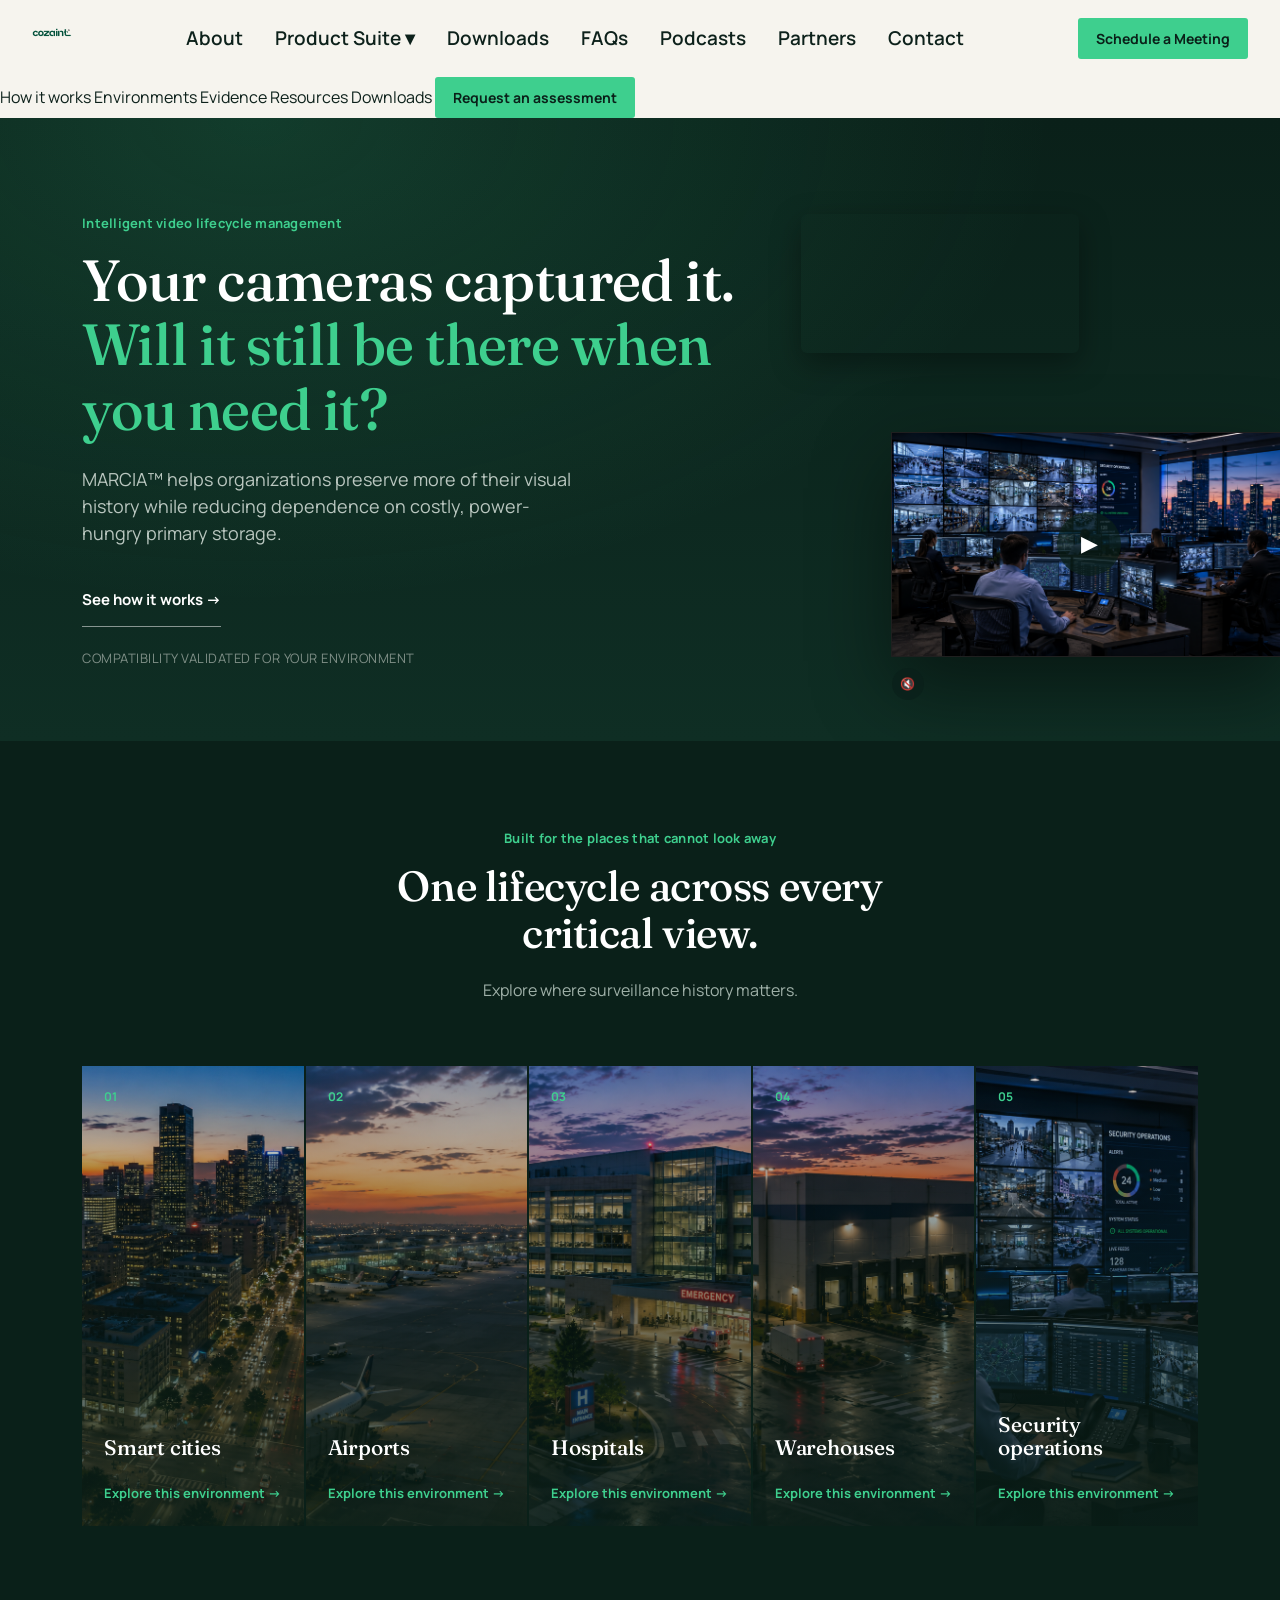
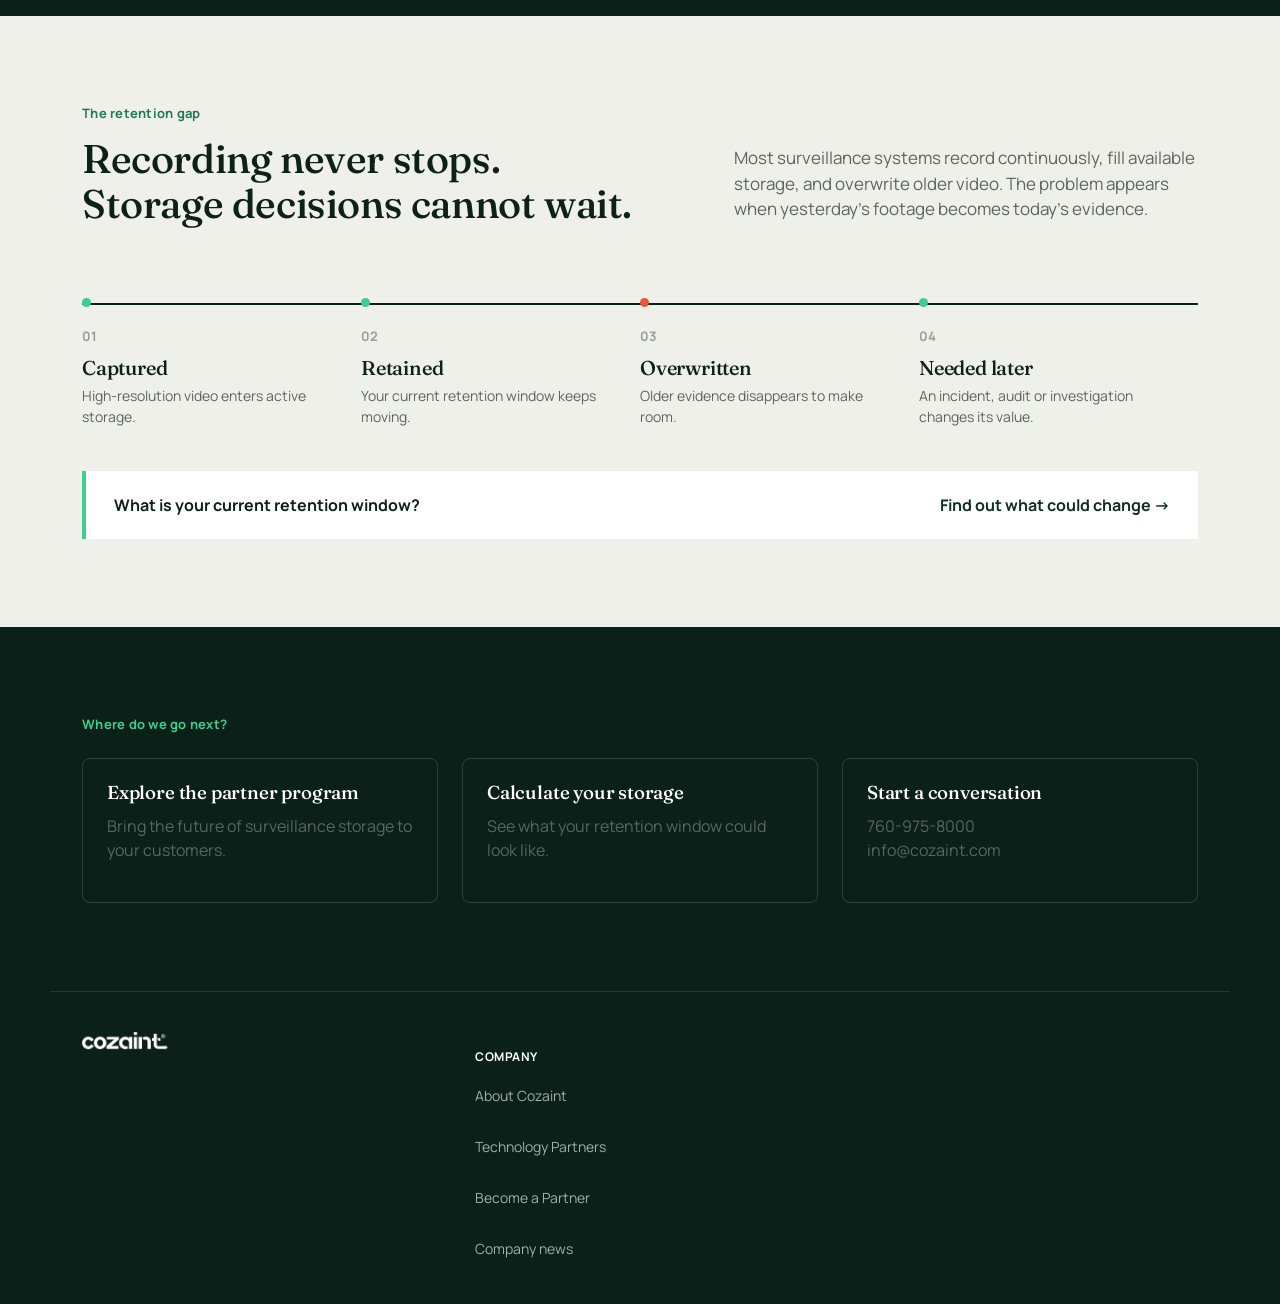
==== index.html @ f49dde7e "Update header and navigation links in index.html" ====
<!DOCTYPE html>
<html lang="en">
<head>
<meta charset="UTF-8">
<meta name="viewport" content="width=device-width, initial-scale=1.0">
<title>MARCIA™ | Intelligent Video Lifecycle Management | Cozaint</title>
<meta name="description" content="MARCIA helps organizations preserve more of their visual history while reducing dependence on costly, power-hungry primary storage.">
<link rel="preconnect" href="https://fonts.googleapis.com">
<link rel="preconnect" href="https://fonts.gstatic.com" crossorigin>
<link href="https://fonts.googleapis.com/css2?family=Manrope:wght@400;500;600;700;800&family=Fraunces:opsz,wght@9..144,400;9..144,500;9..144,600&display=swap" rel="stylesheet">
<link rel="stylesheet" href="styles.css">
</head>
<body>

<div class="header-inner">
    <a href="index.html" class="logo"><img src="assets/cozaint-logo-green.png" alt="Cozaint" style="height: 32px;"></a>
    <nav class="main-nav">
      <a href="https://cozaint.com/about">About</a>
      <div class="nav-dropdown" style="position:relative; display:inline-block;">
        <a href="#">Product Suite ▾</a>
        <div class="nav-dropdown-menu" style="display:none; position:absolute; top:100%; left:0; background:#fff; border:1px solid rgba(0,0,0,0.1); border-radius:6px; box-shadow:0 8px 24px rgba(0,0,0,0.12); min-width:160px; z-index:10; padding:8px 0;">
          <a href="marcia.html" style="display:block; padding:8px 16px; white-space:nowrap;">MARCIA</a>
          <a href="https://cozaint.com/alice1" style="display:block; padding:8px 16px; white-space:nowrap;">ALICE1</a>
          <a href="https://cozaint.com/askalice" style="display:block; padding:8px 16px; white-space:nowrap;">askALICE</a>
          <a href="https://cozaint.com/bobbytower" style="display:block; padding:8px 16px; white-space:nowrap;">BOBBY Tower</a>
          <a href="https://cozaint.com/bobbyw" style="display:block; padding:8px 16px; white-space:nowrap;">BOBBY-W</a>
          <a href="https://cozaint.com/bobbym" style="display:block; padding:8px 16px; white-space:nowrap;">BOBBY-M</a>
        </div>
      </div>
      <a href="https://cozaint.com/downloads">Downloads</a>
      <a href="https://cozaint.com/faq">FAQs</a>
      <a href="https://cozaint.com/podcasts">Podcasts</a>
      <a href="https://cozaint.com/partners">Partners</a>
      <a href="https://cozaint.com/contact">Contact</a>
    </nav>
    <a href="https://cozaint.com/contact" class="btn btn-primary btn-small">Schedule a Meeting</a>
  </div>
      </div>
      <a href="how-it-works.html">How it works</a>
      <a href="environments.html">Environments</a>
      <a href="evidence.html">Evidence</a>
      <a href="resources.html">Resources</a>
      <a href="https://cozaint.com/downloads">Downloads</a>
    </nav>
    <a href="assessment.html" class="btn btn-primary btn-small">Request an assessment</a>
  </div>
</header>

<main>

  <!-- HERO -->
  <section class="hero">
    <div class="hero-bg" aria-hidden="true"></div>
<div class="hero-inner">
<div class="hero-copy">
<p class="eyebrow">Intelligent video lifecycle management</p>
<h1>Your cameras captured it.<br><span class="accent">Will it still be there when you need it?</span></h1>
<p class="hero-sub">MARCIA™ helps organizations preserve more of their visual history while reducing dependence on costly, power-hungry primary storage.</p>
<div class="hero-actions">
<a href="how-it-works.html" class="btn btn-link">See how it works →</a>
</div>
<p class="hero-note">Compatibility validated for your environment</p>
</div>
<div class="hero-media-group">
<div class="hero-logo-badge">
<video class="hero-logo-video" muted playsinline autoplay loop>
<source src="assets/marcia-logo-reveal.mp4" type="video/mp4">
</video>
</div>
<div class="hero-media">
<video class="hero-video" id="heroVideo" muted playsinline poster="assets/env-security-ops.png">
<source src="assets/marcia-hero-video.mp4" type="video/mp4">
</video>
<video class="hero-video" id="heroVideoAlt" muted playsinline style="display:none;">
<source src="assets/marcia-hero-video.mp4" type="video/mp4">
</video>
<button class="hero-play-big" id="heroPlayBig" type="button" aria-label="Play video">▶</button>
<button class="hero-btn hero-mute" id="heroMuteBtn" type="button" aria-label="Unmute video">🔇</button>
</div>
</div>
</div>
  </section>


 <!-- ENVIRONMENTS -->
  <section class="environments" id="environments">
    <div class="section-inner centered">
      <p class="eyebrow eyebrow-light">Built for the places that cannot look away</p>
      <h2 class="on-dark">One lifecycle across every critical view.</h2>
      <p class="environments-sub">Explore where surveillance history matters.</p>
    </div>
    <div class="env-grid">
      <a href="assessment.html" class="env-card" style="background-image:url('assets/env-smart-cities.png')">
        <span class="env-num">01</span>
        <div class="env-text">
          <h3>Smart cities</h3>
          <p>Preserve visual context across distributed public-safety environments.</p>
          <span class="env-link">Explore this environment →</span>
        </div>
      </a>
      <a href="assessment.html" class="env-card" style="background-image:url('assets/env-airports.png')">
        <span class="env-num">02</span>
        <div class="env-text">
          <h3>Airports</h3>
          <p>Retain incident history across terminals, gates, ramps and perimeters.</p>
          <span class="env-link">Explore this environment →</span>
        </div>
      </a>
      <a href="assessment.html" class="env-card" style="background-image:url('assets/env-hospitals.png')">
        <span class="env-num">03</span>
        <div class="env-text">
          <h3>Hospitals</h3>
          <p>Support investigation and review under defined access and retention policies.</p>
          <span class="env-link">Explore this environment →</span>
        </div>
      </a>
      <a href="assessment.html" class="env-card" style="background-image:url('assets/env-warehouses.png')">
        <span class="env-num">04</span>
        <div class="env-text">
          <h3>Warehouses</h3>
          <p>Keep operational visibility across high-volume logistics environments.</p>
          <span class="env-link">Explore this environment →</span>
        </div>
      </a>
      <a href="assessment.html" class="env-card" style="background-image:url('assets/env-security-ops.png')">
        <span class="env-num">05</span>
        <div class="env-text">
          <h3>Security operations</h3>
          <p>Keep operators focused while lifecycle policies work behind the scenes.</p>
          <span class="env-link">Explore this environment →</span>
        </div>
      </a>
    </div>
  </section>

  <!-- RETENTION GAP -->
  <section class="retention-gap" id="why">
    <div class="section-inner">
      <p class="eyebrow eyebrow-dark">The retention gap</p>
      <div class="gap-grid">
        <h2>Recording never stops.<br>Storage decisions cannot wait.</h2>
        <p class="gap-intro">Most surveillance systems record continuously, fill available storage, and overwrite older video. The problem appears when yesterday's footage becomes today's evidence.</p>
      </div>
      <ol class="timeline">
        <li class="timeline-step">
          <span class="timeline-dot"></span>
          <span class="timeline-num">01</span>
          <h3>Captured</h3>
          <p>High-resolution video enters active storage.</p>
        </li>
        <li class="timeline-step">
          <span class="timeline-dot"></span>
          <span class="timeline-num">02</span>
          <h3>Retained</h3>
          <p>Your current retention window keeps moving.</p>
        </li>
        <li class="timeline-step timeline-step-alert">
          <span class="timeline-dot timeline-dot-alert"></span>
          <span class="timeline-num">03</span>
          <h3>Overwritten</h3>
          <p>Older evidence disappears to make room.</p>
        </li>
        <li class="timeline-step">
          <span class="timeline-dot"></span>
          <span class="timeline-num">04</span>
          <h3>Needed later</h3>
          <p>An incident, audit or investigation changes its value.</p>
        </li>
      </ol>
      <div class="callout-bar">
        <p>What is your current retention window?</p>
        <a href="assessment.html">Find out what could change →</a>
      </div>
    </div>
  </section>

</main>

<!-- CONTACT / FOOTER -->
<footer class="site-footer">
  <div class="section-inner">
    <p class="eyebrow eyebrow-light">Where do we go next?</p>
    <div class="next-steps-grid" style="display:grid; grid-template-columns:repeat(auto-fit, minmax(220px, 1fr)); gap:24px; margin-top: 24px;">
      <a href="assessment.html" class="next-step-card" style="display:block; padding:24px; border:1px solid rgba(255,255,255,0.15); border-radius:8px; text-decoration:none; color:inherit;">
        <h3 class="on-dark">Explore the partner program</h3>
        <p>Bring the future of surveillance storage to your customers.</p>
      </a>
      <a href="assessment.html" class="next-step-card" style="display:block; padding:24px; border:1px solid rgba(255,255,255,0.15); border-radius:8px; text-decoration:none; color:inherit;">
        <h3 class="on-dark">Calculate your storage</h3>
        <p>See what your retention window could look like.</p>
      </a>
      <div class="next-step-card" style="display:block; padding:24px; border:1px solid rgba(255,255,255,0.15); border-radius:8px;">
        <h3 class="on-dark">Start a conversation</h3>
        <p><a href="tel:7609758000">760-975-8000</a><br><a href="mailto:info@cozaint.com">info@cozaint.com</a></p>
      </div>
    </div>
  </div>

  <div class="footer-bottom section-inner">
   <a href="#top" class="logo logo-footer"><img src="assets/cozaint-logo-white.png" alt="Cozaint" style="height: 28px;"></a>
    <div class="footer-cols">
      <div>
        <h4>Company</h4>
        <div style="display:flex; gap:20px; flex-wrap:wrap;">
         <a href="https://cozaint.com/about">About Cozaint</a>
          <a href="#">Technology Partners</a>
          <a href="https://cozaint.com/partners">Become a Partner</a>
          <a href="#">Company news</a>
        </div>
      </div>
    </div>
  </div>
</footer>

<script src="script.js"></script>
</body>
</html>
---- styles.css ----
/* ============================================
   MARCIA / Cozaint — tokens
   ============================================ */
:root {
  --ink: #0d211b;
  --forest: #0f2e24;
  --forest-deep: #0a2019;
  --mint: #3ecf8e;
  --mint-soft: #dcf3e6;
  --paper: #f6f4ee;
  --paper-deep: #eef0e9;
  --white: #ffffff;
  --grey-600: #5b6660;
  --grey-400: #93a19a;
  --line: #d8ddd4;
  --red: #e2593f;

  --font-display: "Fraunces", Georgia, serif;
  --font-body: "Manrope", -apple-system, BlinkMacSystemFont, "Segoe UI", sans-serif;

  --max: 1180px;
}

* { box-sizing: border-box; }
html { scroll-behavior: smooth; }
body {
  margin: 0;
  font-family: var(--font-body);
  color: var(--ink);
  background: var(--paper);
  line-height: 1.5;
  -webkit-font-smoothing: antialiased;
}
img { max-width: 100%; display: block; }
a { color: inherit; text-decoration: none; }
h1, h2, h3 {
  font-family: var(--font-display);
  font-weight: 500;
  margin: 0 0 0.5em;
  line-height: 1.12;
  letter-spacing: -0.01em;
}
p { margin: 0 0 1em; color: var(--grey-600); }
ul, ol { margin: 0; padding: 0; list-style: none; }
:focus-visible { outline: 2px solid var(--mint); outline-offset: 3px; }

@media (prefers-reduced-motion: reduce) {
  * { animation-duration: 0.001ms !important; transition-duration: 0.001ms !important; }
}

.section-inner {
  max-width: var(--max);
  margin: 0 auto;
  padding: 88px 32px;
}
.centered { text-align: center; }
.on-dark { color: var(--white); }

.eyebrow {
  font-family: var(--font-body);
  font-size: 13px;
  font-weight: 700;
  letter-spacing: 0.02em;
  color: var(--mint);
  margin: 0 0 14px;
}
.eyebrow-dark { color: #1f7a52; }
.eyebrow-light { color: var(--mint); }

/* ============================================
   Buttons
   ============================================ */
.btn {
  display: inline-flex;
  align-items: center;
  gap: 8px;
  font-family: var(--font-body);
  font-weight: 700;
  font-size: 15px;
  padding: 14px 26px;
  border-radius: 3px;
  border: none;
  cursor: pointer;
  transition: transform 0.15s ease, background 0.15s ease;
}
.btn:hover { transform: translateY(-1px); }
.btn-primary { background: var(--mint); color: var(--forest-deep); }
.btn-primary:hover { background: #34bb7c; }
.btn-secondary { background: var(--white); color: var(--forest); border: 1px solid var(--line); }
.btn-secondary:hover { background: var(--mint-soft); }
.btn-small { padding: 10px 18px; font-size: 14px; }
.btn-full { width: 100%; justify-content: center; }
.btn-link { background: none; padding: 14px 0; color: var(--ink); border-bottom: 1px solid var(--ink); border-radius: 0; }
.text-link { font-weight: 700; color: var(--forest); border-bottom: 1px solid currentColor; padding-bottom: 2px; }

/* ============================================
   Header
   ============================================ */
.site-header {
  position: sticky;
  top: 0;
  z-index: 50;
  background: rgba(246, 244, 238, 0.92);
  backdrop-filter: blur(10px);
  border-bottom: 1px solid var(--line);
}
.header-inner {
  max-width: none;
  margin: 0 auto;
  padding: 18px 32px;
  display: flex;
  align-items: center;
  justify-content: space-between;
  gap: 32px;
}
.logo {
  font-family: var(--font-body);
  font-weight: 800;
  font-size: 20px;
  color: var(--forest);
  letter-spacing: -0.01em;
}
.logo-dot { color: var(--mint); }
.main-nav { display: flex; gap: 32px; flex: 1; justify-content: center; }
.main-nav a { font-size: 19px; font-weight: 600; color: var(--ink); white-space: nowrap; }
.main-nav a:hover { color: var(--forest); }

/* ============================================
   Hero
   ============================================ */
.hero { position: relative; background: var(--forest-deep); overflow: hidden; }
.hero-bg {
  position: absolute; inset: 0;
  background:
    radial-gradient(ellipse at 20% 0%, rgba(62,207,142,0.16), transparent 55%),
    linear-gradient(180deg, #0a2019 0%, #0f2e24 100%);
}
.hero-inner {
  position: relative;
  max-width: var(--max);
  margin: 0 auto;
  padding: 96px 32px 60px;
  display: grid;
  grid-template-columns: minmax(0, 1.25fr) minmax(0, 0.75fr);
  gap: 56px;
  align-items: start;
}
.hero-copy .eyebrow { white-space: nowrap; }
.hero-copy { min-width: 0; }
.hero-copy h1 {
  color: var(--white);
  font-size: clamp(38px, 4.6vw, 58px);
  margin-bottom: 24px;
}
.hero-copy h1 .accent { color: var(--mint); }
.hero-sub { color: #b9c6bf; font-size: 18px; max-width: 46ch; }
.hero-actions { display: flex; align-items: center; gap: 28px; margin: 28px 0 22px; flex-wrap: wrap; }
.hero-actions .btn-link { color: var(--white); border-color: rgba(255,255,255,0.5); }
.hero-note { font-size: 13px; color: #7f8f87; text-transform: uppercase; letter-spacing: 0.04em; }
.hero-media-group { display: flex; flex-direction: column; gap: 24px; min-width: 0; }
.hero-logo-badge {
  width: 70%;
  border-radius: 6px;
  overflow: hidden;
  box-shadow: 0 10px 30px rgba(0,0,0,0.35);
}
.hero-logo-video { width: 100%; display: block; }
.hero-media {
  position: relative;
   width: min(560px, 100%);
  margin: 55px 0 0 clamp(0px, 8vw, 90px);
  border: 1px solid rgba(255,255,255,0.12);
  box-shadow: 0 30px 80px rgba(0,0,0,0.45);
  aspect-ratio: 16/9;
  background: #000;
}
.hero-video { width: 100%; height: 100%; object-fit: cover; display: block; }
.hero-play-big {
  position: absolute;
  top: 50%; left: 50%;
  transform: translate(-50%, -50%);
  width: 64px; height: 64px;
  border-radius: 50%;
  border: none;
  background: rgba(10,32,25,0.7);
  color: var(--white);
  font-size: 22px;
  cursor: pointer;
  display: flex;
  align-items: center;
  justify-content: center;
  z-index: 3;
}
.hero-play-big:hover { background: rgba(10,32,25,0.9); }
.hero-play-big.is-playing { opacity: 0; pointer-events: none; }
.hero-btn {
  width: 32px; height: 32px;
  border-radius: 50%;
  border: none;
  background: rgba(10,32,25,0.7);
  color: var(--white);
  font-size: 12px;
  cursor: pointer;
  display: flex;
  align-items: center;
  justify-content: center;
}
.hero-btn:hover { background: rgba(10,32,25,0.9); }
.hero-mute {
  position: absolute;
  bottom: -44px; left: 0;
  z-index: 3;
}
/* ============================================
   Retention gap
   ============================================ */
.retention-gap { background: var(--paper-deep); }
.gap-grid { display: grid; grid-template-columns: 1.3fr 1fr; gap: 48px; align-items: start; margin-bottom: 56px; }
.gap-grid h2 { font-size: clamp(28px, 3.4vw, 40px); }
.gap-intro { font-size: 17px; padding-top: 8px; }

.timeline {
  display: grid;
  grid-template-columns: repeat(4, 1fr);
  gap: 0;
  border-top: 2px solid var(--ink);
  padding-top: 22px;
}
.timeline-step { position: relative; padding-right: 24px; }
.timeline-dot {
  position: absolute; top: -29px; left: 0;
  width: 9px; height: 9px; border-radius: 50%;
  background: var(--mint);
}
.timeline-dot-alert { background: var(--red); }
.timeline-num { font-size: 13px; font-weight: 700; color: var(--grey-400); display: block; margin-bottom: 10px; }
.timeline-step h3 { font-size: 20px; margin-bottom: 6px; }
.timeline-step p { font-size: 14px; margin: 0; }

.callout-bar {
  margin-top: 44px;
  background: var(--white);
  border-left: 4px solid var(--mint);
  padding: 22px 28px;
  display: flex;
  align-items: center;
  justify-content: space-between;
  gap: 20px;
  flex-wrap: wrap;
}
.callout-bar p { margin: 0; font-weight: 700; color: var(--ink); font-size: 16px; }
.callout-bar a { font-weight: 700; color: var(--forest); white-space: nowrap; }

/* ============================================
   Five benefits
   ============================================ */
.benefits-lede { max-width: 62ch; margin: 0 auto 44px; text-align: center; font-size: 18px; color: var(--ink); }
.benefits-row { display: grid; grid-template-columns: repeat(5, 1fr); gap: 1px; background: var(--line); }
.benefit-card { background: var(--paper-deep); padding: 30px 22px; }
.benefit-num { font-size: 13px; font-weight: 700; color: #1f7a52; display: inline-flex; align-items: center; justify-content: center; width: 26px; height: 26px; border-radius: 50%; background: var(--mint-soft); margin-bottom: 18px; }
.benefit-card h3 { font-size: 18px; margin-bottom: 8px; }
.benefit-card p { font-size: 14px; margin: 0; }

/* ============================================
   How it works
   ============================================ */
.how-it-works { background: var(--forest); }
.how-inner { display: grid; grid-template-columns: 0.85fr 1.15fr; gap: 56px; align-items: center; }
.how-copy h2 { color: var(--white); font-size: clamp(28px, 3.4vw, 38px); }
.how-copy p { color: #b9c6bf; font-size: 16px; }
.how-copy .text-link { color: var(--mint); }

.how-stages { display: flex; align-items: stretch; gap: 12px; }
.stage-card {
  background: var(--paper);
  border-radius: 4px;
  padding: 26px 20px;
  flex: 1;
  min-width: 0;
}
.stage-num { display: block; text-align: right; font-size: 12px; color: var(--grey-400); font-weight: 700; }
.stage-icon-disks { display: flex; flex-direction: column; gap: 6px; margin: 18px 0 22px; }
.stage-icon-disks span { display: block; height: 14px; border-radius: 40px; background: var(--forest); }
.stage-icon-disks span:nth-child(2) { opacity: 0.7; }
.stage-icon-disks span:nth-child(3) { opacity: 0.45; }
.stage-icon-img { width: 64px; margin: 14px 0 22px; border-radius: 3px; }
.stage-icon-frame {
  margin: 14px 0 22px;
  border: 2px solid var(--forest);
  background: var(--paper-deep);
  aspect-ratio: 1;
  display: flex;
  align-items: center;
  justify-content: center;
  text-align: center;
  font-size: 11px;
  font-weight: 700;
  letter-spacing: 0.03em;
  color: var(--forest);
}
.stage-label { font-size: 11px; font-weight: 700; letter-spacing: 0.03em; color: var(--grey-400); margin-bottom: 6px; text-transform: uppercase; }
.stage-card h3 { font-size: 19px; margin-bottom: 8px; }
.stage-card p { font-size: 13px; margin: 0; }
.stage-arrow { color: var(--mint); font-size: 20px; align-self: center; }

/* ============================================
   Partners
   ============================================ */
.partners h2 { font-size: clamp(28px, 3.4vw, 38px); }
.partners-sub { max-width: 58ch; margin: 0 auto 40px; font-size: 16px; }
.partner-row { display: grid; grid-template-columns: repeat(4, 1fr); gap: 20px; margin-bottom: 28px; }
.partner-slot {
  border: 1px dashed var(--grey-400);
  border-radius: 4px;
  padding: 26px 12px;
  display: flex;
  flex-direction: column;
  align-items: center;
  gap: 10px;
}
.approved { font-size: 10px; font-weight: 700; letter-spacing: 0.05em; color: var(--mint); text-transform: uppercase; }
.partner-name { color: var(--grey-400); font-weight: 600; }
.placeholder-note {
  background: var(--white);
  border-left: 3px solid var(--line);
  padding: 14px 20px;
  font-size: 13px;
  max-width: 720px;
  margin: 0 auto;
}

/* ============================================
   Continuity
   ============================================ */
.continuity { background: var(--paper-deep); }
.continuity-grid { display: grid; grid-template-columns: 1fr 1fr; gap: 56px; align-items: center; }
.continuity-media { position: relative; border-radius: 6px; overflow: hidden; }
.continuity-media img { width: 100%; }
.continuity-tag {
  position: absolute; bottom: 20px; left: 20px;
  background: var(--mint);
  padding: 12px 18px;
  border-radius: 3px;
  display: flex;
  flex-direction: column;
  gap: 2px;
}
.tag-label { font-size: 10px; font-weight: 700; text-transform: uppercase; letter-spacing: 0.04em; color: var(--forest-deep); opacity: 0.7; }
.tag-value { font-size: 14px; font-weight: 700; color: var(--forest-deep); }
.continuity-copy h2 { font-size: clamp(28px, 3.2vw, 36px); }
.check-list { margin-top: 20px; display: flex; flex-direction: column; gap: 12px; }
.check-list li { position: relative; padding-left: 26px; font-weight: 600; color: var(--ink); font-size: 15px; }
.check-list li::before {
  content: "✓";
  position: absolute; left: 0; top: 0;
  color: var(--mint);
  font-weight: 800;
}

/* ============================================
   Environments
   ============================================ */
.environments { background: var(--forest-deep); padding-bottom: 90px; }
.environments .section-inner { padding-bottom: 48px; }
.environments h2 { font-size: clamp(28px, 3.6vw, 42px); max-width: 18ch; margin-left: auto; margin-right: auto; }
.environments-sub { color: #9fb0a8; font-size: 16px; }

.env-grid {
  max-width: var(--max);
  margin: 0 auto;
  padding: 0 32px;
  display: grid;
  grid-template-columns: repeat(5, 1fr);
  gap: 2px;
  height: 460px;
}
.env-card {
  position: relative;
  background-size: cover;
  background-position: center;
  display: flex;
  flex-direction: column;
  justify-content: space-between;
  padding: 22px;
  overflow: hidden;
  transition: flex-grow 0.35s ease;
}
.env-card::after {
  content: "";
  position: absolute; inset: 0;
  background: linear-gradient(180deg, rgba(10,32,25,0.15) 0%, rgba(10,32,25,0.85) 100%);
}
.env-card:hover { flex-grow: 1.6; }
.env-num, .env-text { position: relative; z-index: 1; }
.env-num { color: var(--mint); font-size: 12px; font-weight: 700; }
.env-text h3 { color: var(--white); font-size: 21px; margin-bottom: 8px; }
.env-text p { color: #d3ddd7; font-size: 13px; margin-bottom: 12px; opacity: 0; max-height: 0; overflow: hidden; transition: opacity 0.25s ease, max-height 0.25s ease; }
.env-card:hover .env-text p { opacity: 1; max-height: 100px; }
.env-link { color: var(--mint); font-size: 13px; font-weight: 700; }

/* ============================================
   Partner program
   ============================================ */
.partner-program { background: var(--forest); }
.program-grid { display: flex; align-items: center; justify-content: space-between; gap: 40px; flex-wrap: wrap; }
.program-grid h2 { color: var(--white); font-size: clamp(26px, 3vw, 34px); max-width: 20ch; }
.program-grid p { color: #b9c6bf; max-width: 60ch; }

/* ============================================
   eBook
   ============================================ */
.ebook-grid { display: grid; grid-template-columns: 0.7fr 1.3fr; gap: 56px; align-items: center; }
.ebook-cover-inner {
  aspect-ratio: 3/4;
  background: var(--forest-deep);
  border-radius: 4px;
  padding: 30px;
  position: relative;
  overflow: hidden;
  display: flex;
  flex-direction: column;
  justify-content: flex-end;
  box-shadow: 12px 12px 0 var(--mint-soft);
}
.ebook-logo { display: block; width: 64px; height: 46px; background: var(--white); border-radius: 3px; margin-bottom: 40px; overflow: hidden; }
.ebook-logo-bg { width: 100%; height: 100%; object-fit: cover; }
.ebook-kicker { color: var(--mint); font-size: 12px; font-weight: 700; text-transform: uppercase; letter-spacing: 0.04em; margin-bottom: 6px; }
.ebook-cover-inner h3 { color: var(--white); font-size: 30px; margin: 0; }
.ebook-copy h2 { font-size: clamp(26px, 3.2vw, 36px); }

/* ============================================
   Assessment
   ============================================ */
.assessment { background: var(--paper-deep); }
.assessment-grid { display: grid; grid-template-columns: 1fr 0.95fr; gap: 56px; }
.assessment-copy h2 { font-size: clamp(26px, 3vw, 34px); }
.assessment-steps { margin-top: 28px; display: flex; flex-direction: column; gap: 16px; }
.assessment-steps li { display: flex; align-items: center; gap: 14px; font-weight: 700; color: var(--ink); font-size: 15px; }
.assessment-steps span {
  width: 28px; height: 28px; border-radius: 50%;
  background: var(--forest); color: var(--white);
  font-size: 12px; display: flex; align-items: center; justify-content: center;
  flex-shrink: 0;
}
.assessment-form {
  background: var(--white);
  border-radius: 6px;
  padding: 34px;
  display: flex;
  flex-direction: column;
  gap: 14px;
  box-shadow: 0 20px 50px rgba(15,46,36,0.08);
}
.assessment-form label { font-size: 13px; font-weight: 700; color: var(--ink); margin-top: 6px; }
.assessment-form input, .assessment-form select {
  font-family: var(--font-body);
  font-size: 15px;
  padding: 13px 14px;
  border: 1px solid var(--line);
  border-radius: 3px;
  background: var(--paper);
  color: var(--ink);
}
.assessment-form input:focus, .assessment-form select:focus { border-color: var(--mint); }
.form-note { font-size: 12px; color: var(--grey-400); margin: 4px 0 0; }

/* ============================================
   Footer
   ============================================ */
.site-footer { background: var(--forest-deep); }
.contact-grid { display: grid; grid-template-columns: 1.2fr 1fr; gap: 40px; padding-bottom: 56px; }
.contact-grid h2 { font-size: clamp(28px, 3.4vw, 40px); }
.contact-address { color: #9fb0a8; font-size: 15px; }
.contact-cards { display: flex; flex-direction: column; gap: 14px; }
.contact-card {
  border: 1px solid rgba(255,255,255,0.12);
  border-radius: 4px;
  padding: 18px 22px;
}
.contact-card a { display: block; color: var(--white); font-size: 20px; font-weight: 700; margin-top: 4px; }
.contact-card:hover { border-color: var(--mint); }

.footer-bottom {
  border-top: 1px solid rgba(255,255,255,0.1);
  padding-top: 40px;
  padding-bottom: 40px;
  display: grid;
  grid-template-columns: 1fr 2fr;
  gap: 32px;
  align-items: start;
}
.logo-footer { color: var(--white); }
.footer-cols { display: grid; grid-template-columns: repeat(3, 1fr); gap: 24px; }
.footer-cols h4 { color: var(--white); font-size: 12px; font-weight: 700; text-transform: uppercase; letter-spacing: 0.04em; font-family: var(--font-body); margin-bottom: 14px; }
.footer-cols a { display: block; color: #9fb0a8; font-size: 14px; padding: 5px 0; }
.footer-cols a:hover { color: var(--mint); }

/* ============================================
   Product page additions
   ============================================ */
.hero-logo-box {
  width: 100%;
  height: 100%;
  min-height: 320px;
  display: flex;
  align-items: center;
  justify-content: center;
  gap: 14px;
  background: #e9ece5;
}
.hero-logo-word { font-family: var(--font-body); font-weight: 800; font-size: 30px; color: var(--forest-deep); letter-spacing: -0.01em; }
.hero-logo-word sup { font-size: 13px; }

.ebook-cover-plain { justify-content: space-between; }
.ebook-logo-mark {
  display: inline-flex;
  align-items: center;
  gap: 8px;
  background: var(--white);
  border-radius: 3px;
  padding: 8px 12px;
  width: fit-content;
}
.ebook-logo-mark span { font-family: var(--font-body); font-weight: 800; font-size: 14px; color: var(--forest-deep); }
.ebook-tagline { color: #9fb0a8 !important; font-size: 13px; margin-top: 10px !important; }
.ebook-copy h2 { font-size: clamp(24px, 2.6vw, 30px); font-family: var(--font-display); font-weight: 500; }

.resources { background: var(--forest-deep); padding-top: 0; }
.resources .section-inner { padding-top: 0; }
.resource-list { display: flex; flex-direction: column; gap: 12px; }
.resource-row {
  display: flex;
  align-items: center;
  justify-content: space-between;
  background: rgba(255,255,255,0.04);
  border: 1px solid rgba(255,255,255,0.1);
  border-radius: 4px;
  padding: 20px 26px;
  color: var(--white);
  font-weight: 700;
  font-size: 16px;
}
.resource-row:hover { border-color: var(--mint); background: rgba(62,207,142,0.06); }
.resource-tag { color: var(--mint); font-size: 13px; font-weight: 700; }
.resource-note { color: #7f8f87; font-size: 13px; margin-top: 22px; }

.footer-bottom-product { grid-template-columns: 1fr 2fr; }
.footer-tagline { color: #9fb0a8; font-size: 14px; margin-top: 10px; }
.footer-note { display: block; color: #5b6660; font-size: 13px; margin-top: 6px; }
.footer-legal { padding-top: 0; padding-bottom: 32px; border-top: 1px solid rgba(255,255,255,0.08); margin-top: 0; }
.footer-legal p { color: #5b6660; font-size: 12px; margin: 24px 0 0; }

/* ============================================
   Assessment / Calculator page
   ============================================ */
.assess-hero { background: var(--forest-deep); }
.assess-hero .section-inner { padding-bottom: 56px; max-width: 900px; }
.assess-hero h1 { color: var(--white); font-size: clamp(30px, 3.6vw, 44px); }
.assess-hero-sub { color: #b9c6bf; font-size: 17px; max-width: 62ch; }

.calc-section { background: var(--paper-deep); }
.calc-grid { display: grid; grid-template-columns: 0.9fr 1.1fr; gap: 56px; align-items: start; }
.calc-intro h2 { font-size: clamp(26px, 3vw, 34px); }

.calc-card {
  background: var(--white);
  border-radius: 6px;
  box-shadow: 0 20px 50px rgba(15,46,36,0.08);
  overflow: hidden;
}
.calc-card-head {
  padding: 18px 26px;
  border-bottom: 1px solid var(--line);
  font-weight: 700;
  font-size: 14px;
  color: var(--ink);
}
.calc-body { padding: 26px; display: flex; flex-direction: column; gap: 6px; }
.calc-body label { font-size: 13px; font-weight: 700; color: var(--ink); margin-top: 12px; display: block; }
.calc-body input[type="text"],
.calc-body input[type="number"],
.calc-body select {
  width: 100%;
  font-family: var(--font-body);
  font-size: 15px;
  padding: 12px 14px;
  border: 1px solid var(--line);
  border-radius: 3px;
  background: var(--paper);
  color: var(--ink);
  margin-top: 6px;
}
.calc-body input[type="range"] { width: 100%; margin-top: 10px; accent-color: var(--mint); }
.calc-row { display: grid; grid-template-columns: 1fr 1fr; gap: 16px; }

.calc-advanced { margin-top: 18px; border-top: 1px solid var(--line); padding-top: 14px; }
.calc-advanced summary { cursor: pointer; font-weight: 700; font-size: 13px; color: var(--forest); }
.calc-advanced[open] summary { margin-bottom: 10px; }

.calc-results { margin-top: 22px; background: var(--paper); border: 1px solid var(--line); border-radius: 4px; padding: 18px 20px; }
.calc-results-label { font-size: 11px; font-weight: 700; text-transform: uppercase; letter-spacing: 0.04em; color: var(--mint); margin: 0 0 12px; }
.calc-results-grid { display: grid; grid-template-columns: 1fr 1fr; gap: 14px; }
.calc-results-grid div { display: flex; flex-direction: column; gap: 3px; }
.calc-results-grid span { font-size: 12px; color: var(--grey-600); }
.calc-results-grid strong { font-size: 16px; color: var(--ink); font-family: var(--font-display); font-weight: 500; }
.calc-disclaimer { font-size: 12px; color: var(--grey-400); margin: 16px 0 0; }

.validation-notice { background: var(--forest); }
.validation-notice h2 { font-size: clamp(26px, 3vw, 34px); margin-bottom: 24px; }
.validation-list { display: flex; flex-direction: column; gap: 12px; max-width: 70ch; }
.validation-list li { position: relative; padding-left: 22px; color: #cfe0d9; font-size: 15px; }
.validation-list li::before { content: "•"; position: absolute; left: 0; color: var(--mint); }

/* ============================================
   Responsive
   ============================================ */
@media (max-width: 980px) {
  .main-nav { display: none; }
  .hero-inner { grid-template-columns: 1fr; padding-top: 56px; }
  .gap-grid, .how-inner, .continuity-grid, .ebook-grid, .assessment-grid, .contact-grid, .calc-grid { grid-template-columns: 1fr; }
  .calc-row, .calc-results-grid { grid-template-columns: 1fr; }
  .timeline { grid-template-columns: repeat(2, 1fr); row-gap: 32px; }
  .benefits-row { grid-template-columns: repeat(2, 1fr); }
  .how-stages { flex-direction: column; }
  .stage-arrow { display: none; }
  .env-grid { grid-template-columns: 1fr; height: auto; }
  .env-card { height: 160px; }
  .env-text p { opacity: 1; max-height: none; }
  .env-card:hover { flex-grow: 0; }
  .partner-row { grid-template-columns: repeat(2, 1fr); }
  .footer-bottom { grid-template-columns: 1fr; }
  .footer-cols { grid-template-columns: repeat(3, 1fr); }
  .program-grid { flex-direction: column; align-items: flex-start; }
}

@media (max-width: 560px) {
  .section-inner { padding: 64px 20px; }
  .footer-cols { grid-template-columns: 1fr; gap: 20px; }
}
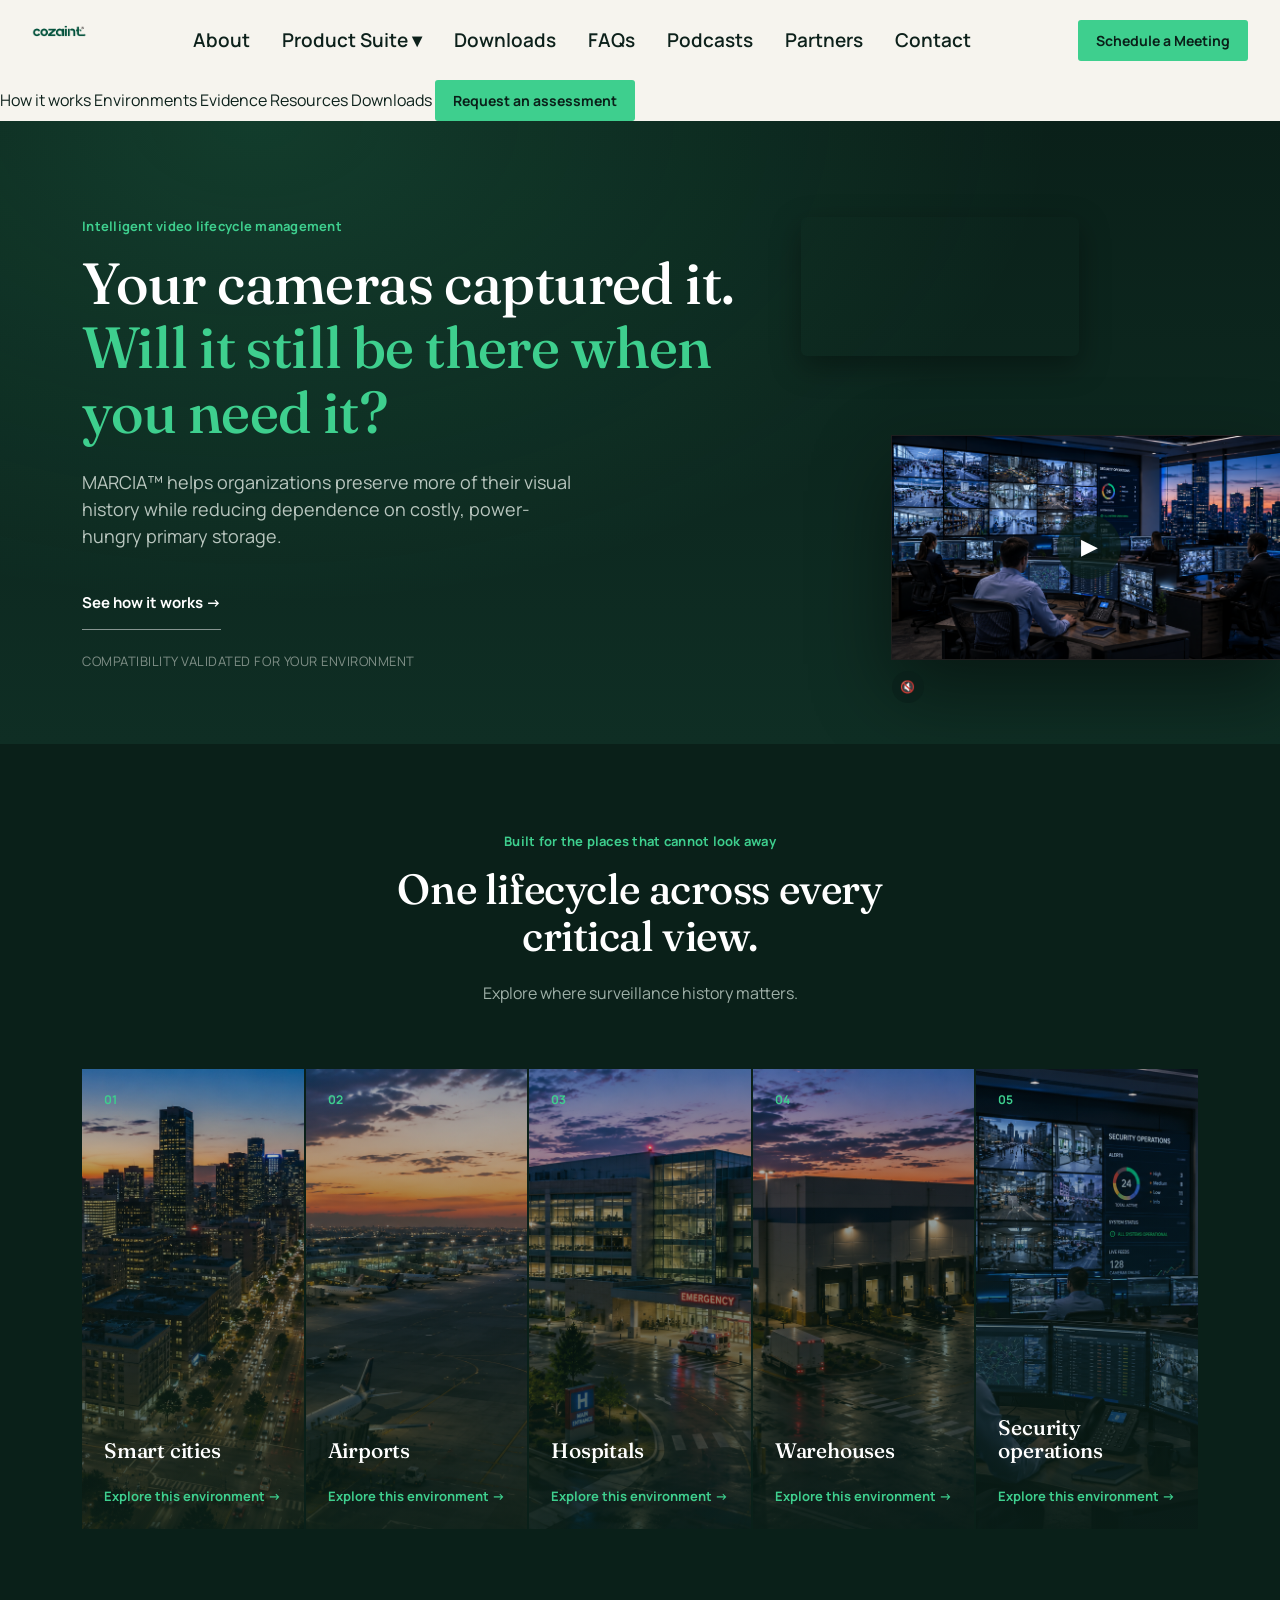
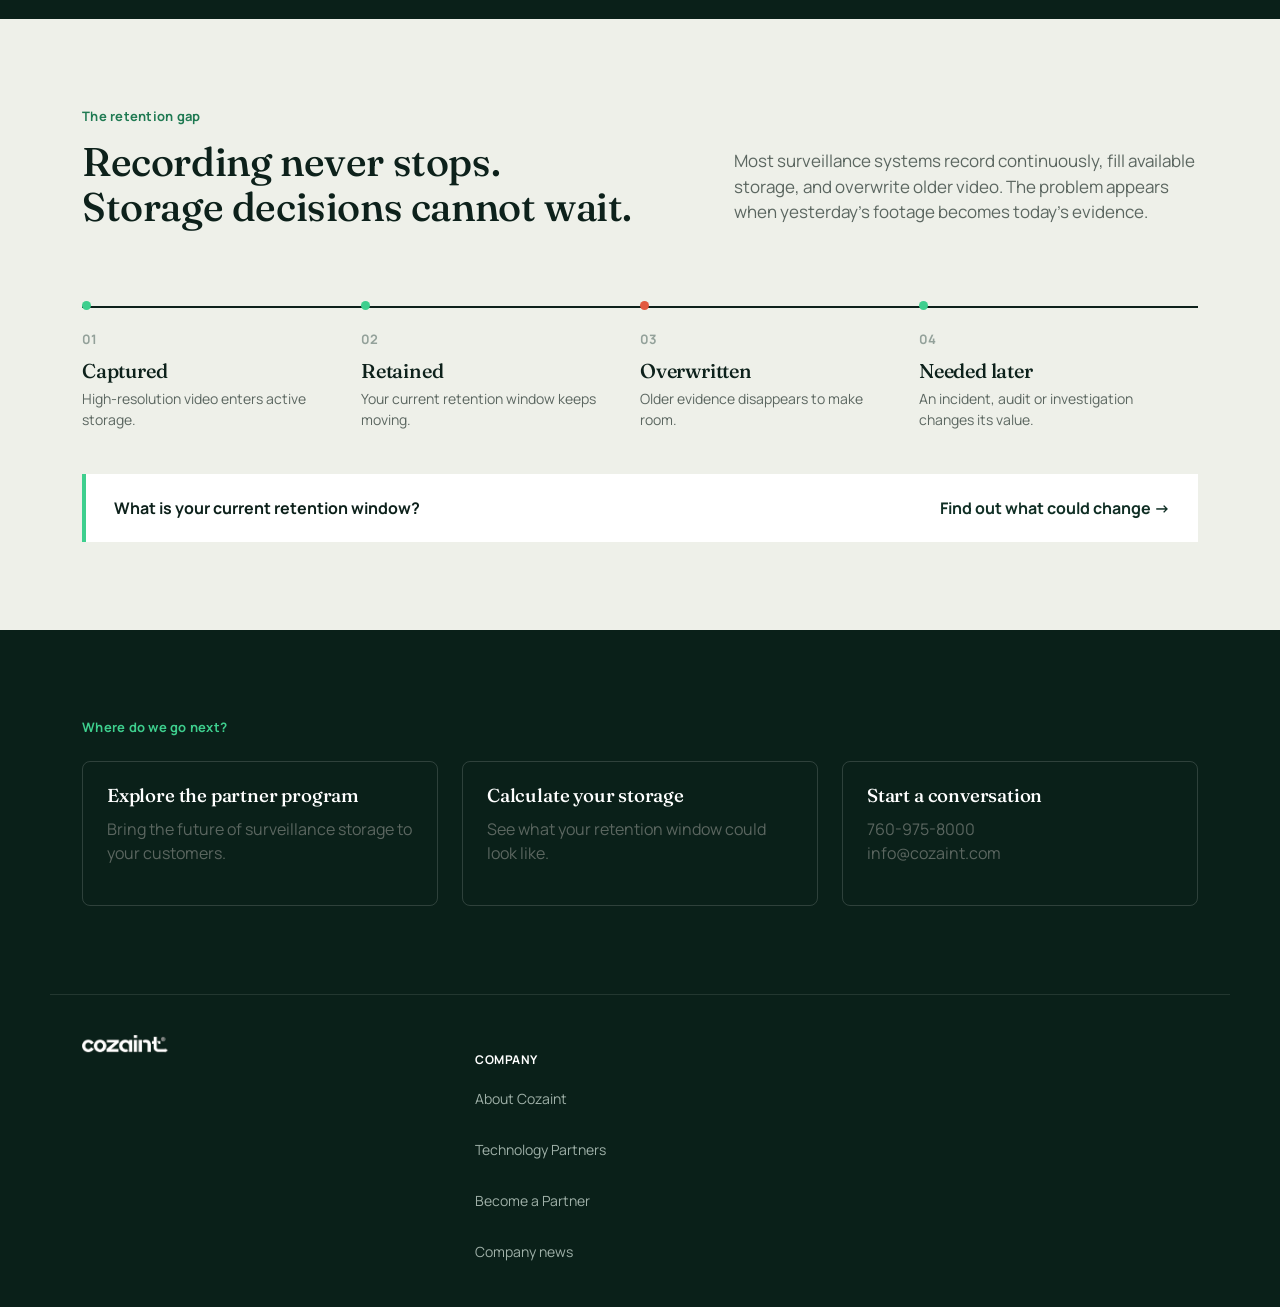
==== commit 68aa6e42: "Increase logo height from 32px to 44px Updated logo image height in the header." ====
--- a/index.html
+++ b/index.html
@@ -13,7 +13,7 @@
 <body>
 
 <div class="header-inner">
-    <a href="index.html" class="logo"><img src="assets/cozaint-logo-green.png" alt="Cozaint" style="height: 32px;"></a>
+    <a href="index.html" class="logo"><img src="assets/cozaint-logo-green.png" alt="Cozaint" style="height: 44px;"></a>
     <nav class="main-nav">
       <a href="https://cozaint.com/about">About</a>
       <div class="nav-dropdown" style="position:relative; display:inline-block;">
--- a/styles.css
+++ b/styles.css
@@ -632,7 +632,12 @@
   .footer-cols { grid-template-columns: repeat(3, 1fr); }
   .program-grid { flex-direction: column; align-items: flex-start; }
 }
-
+.nav-dropdown:hover .nav-dropdown-menu {
+  display: block !important;
+}
+.nav-dropdown-menu a:hover {
+  background: rgba(0,0,0,0.05);
+}
 @media (max-width: 560px) {
   .section-inner { padding: 64px 20px; }
   .footer-cols { grid-template-columns: 1fr; gap: 20px; }
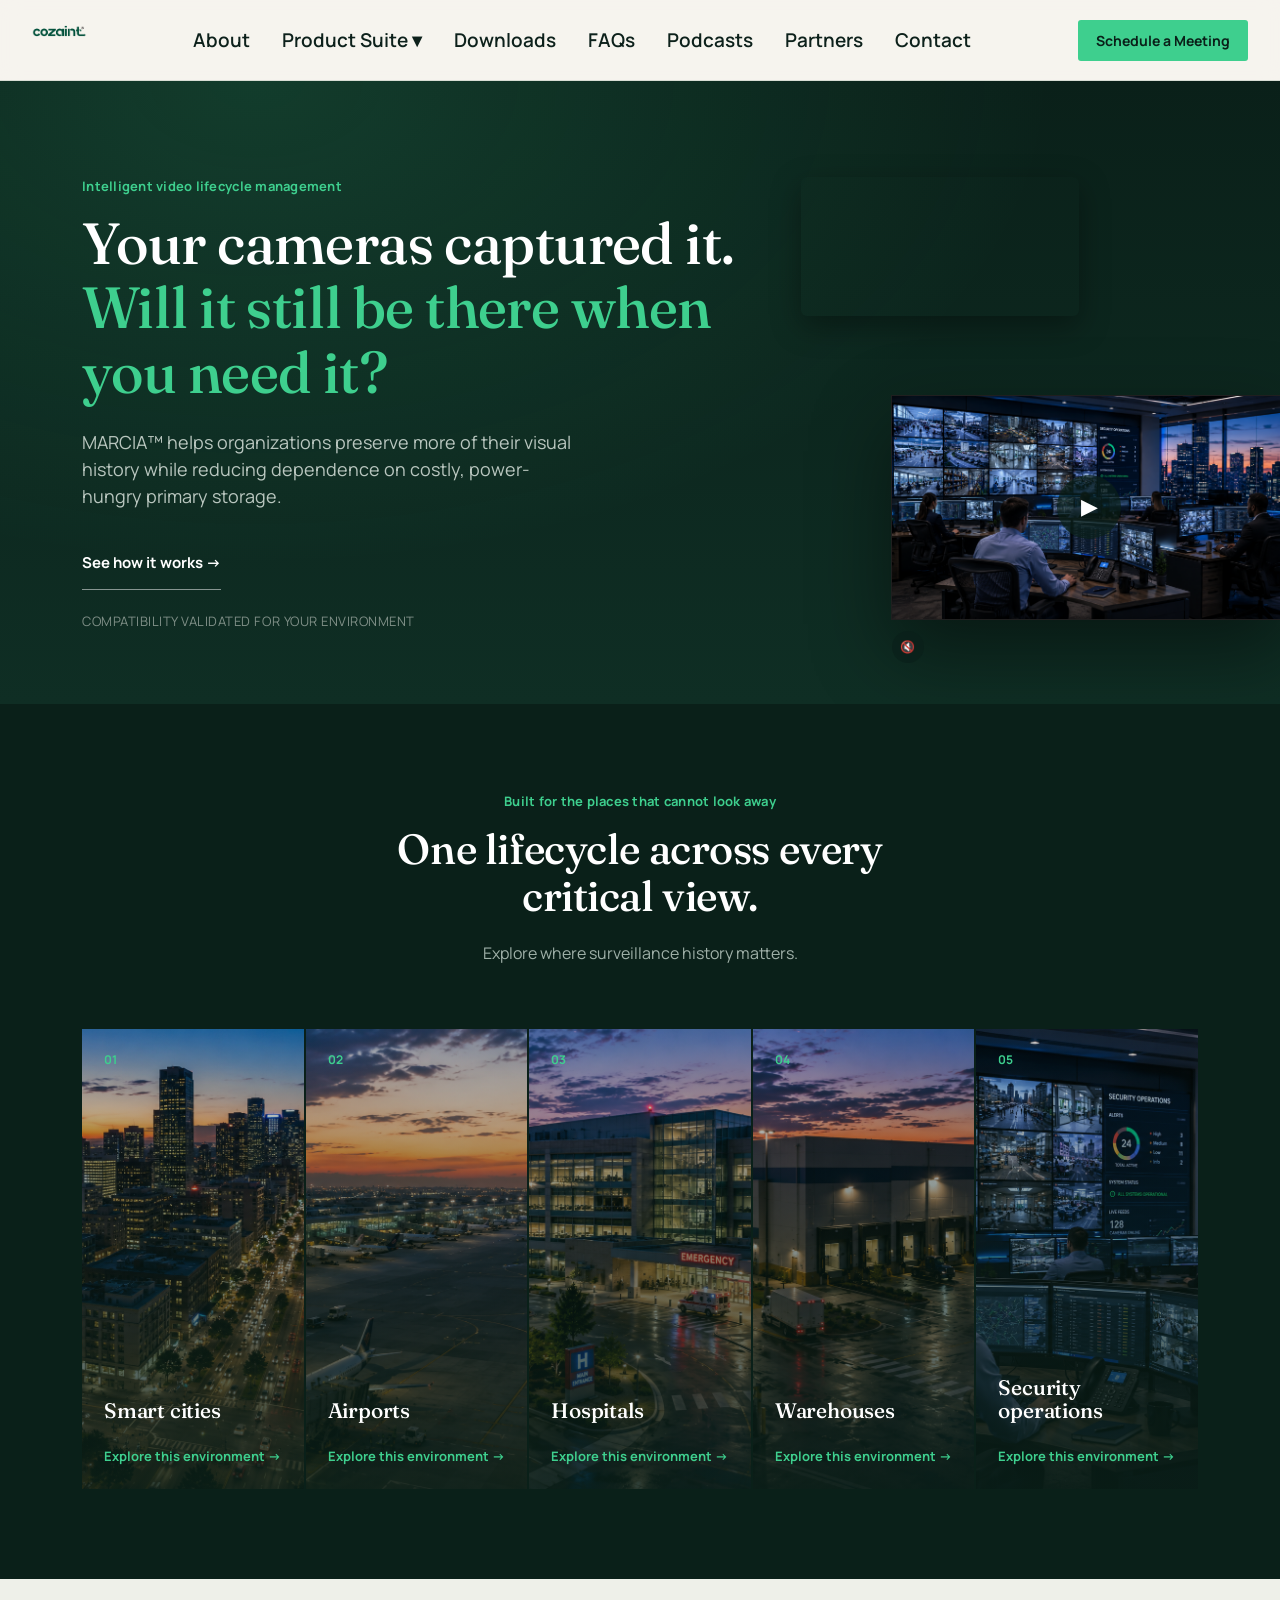
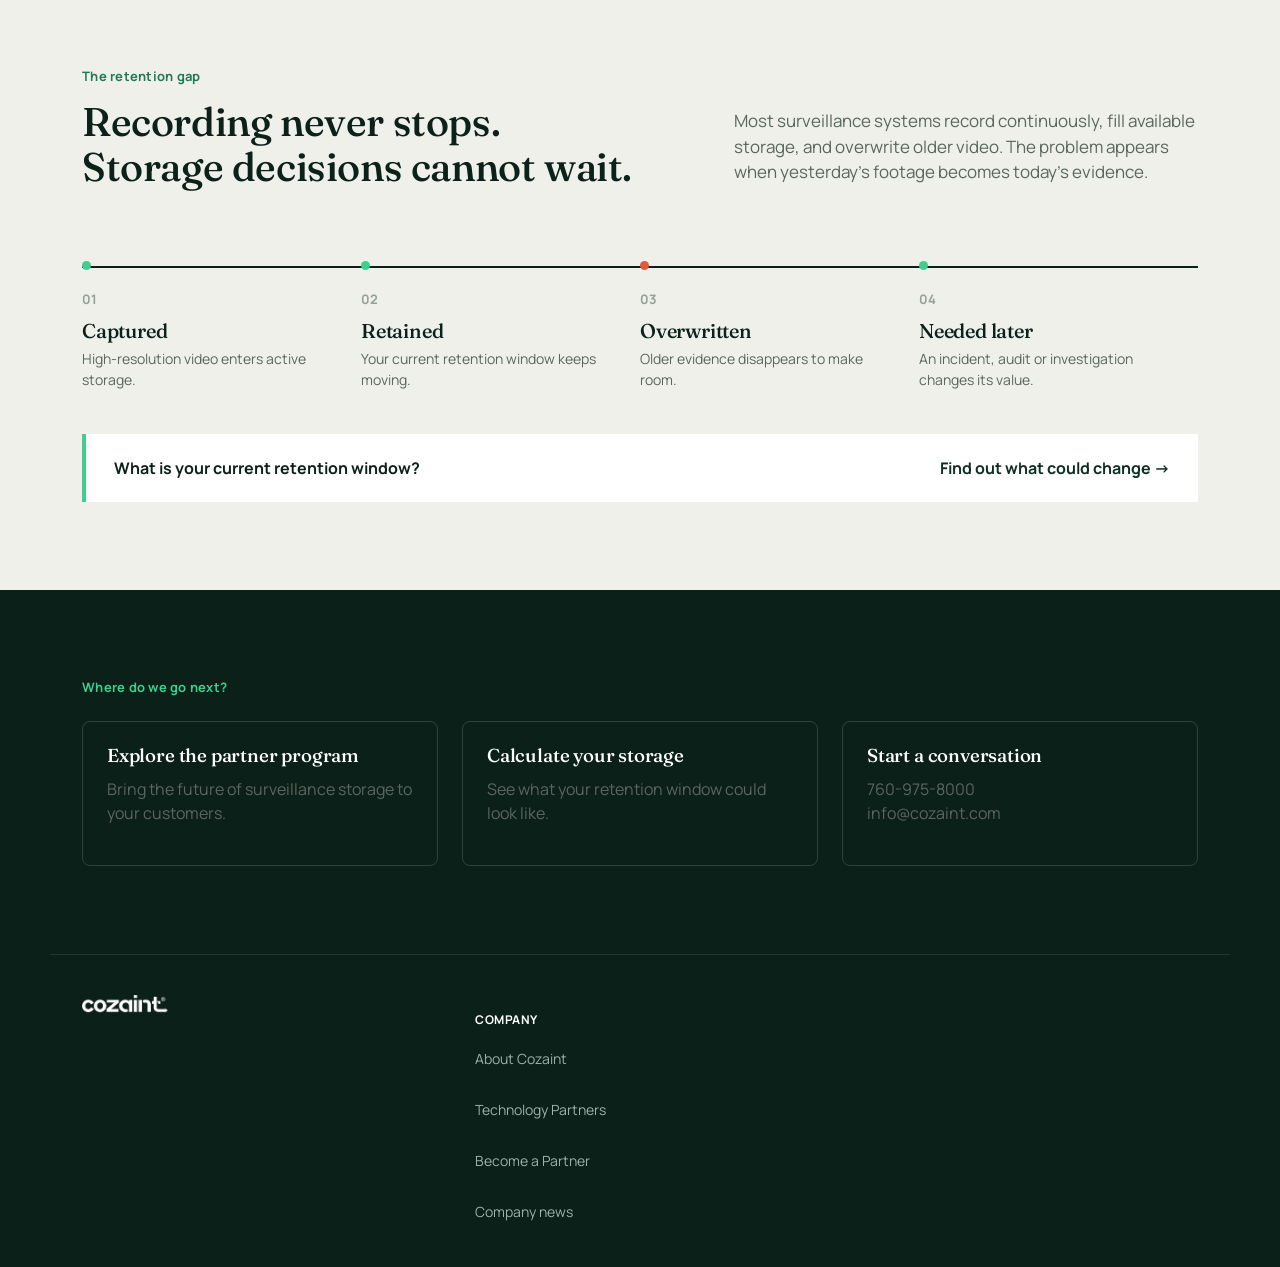
==== commit 0c304bfb: "Update header structure in index.html Refactor header structure and remove unnecessary links." ====
--- a/index.html
+++ b/index.html
@@ -12,7 +12,8 @@
 </head>
 <body>
 
-<div class="header-inner">
+<header class="site-header" id="top">
+  <div class="header-inner">
     <a href="index.html" class="logo"><img src="assets/cozaint-logo-green.png" alt="Cozaint" style="height: 44px;"></a>
     <nav class="main-nav">
       <a href="https://cozaint.com/about">About</a>
@@ -35,15 +36,6 @@
     </nav>
     <a href="https://cozaint.com/contact" class="btn btn-primary btn-small">Schedule a Meeting</a>
   </div>
-      </div>
-      <a href="how-it-works.html">How it works</a>
-      <a href="environments.html">Environments</a>
-      <a href="evidence.html">Evidence</a>
-      <a href="resources.html">Resources</a>
-      <a href="https://cozaint.com/downloads">Downloads</a>
-    </nav>
-    <a href="assessment.html" class="btn btn-primary btn-small">Request an assessment</a>
-  </div>
 </header>
 
 <main>
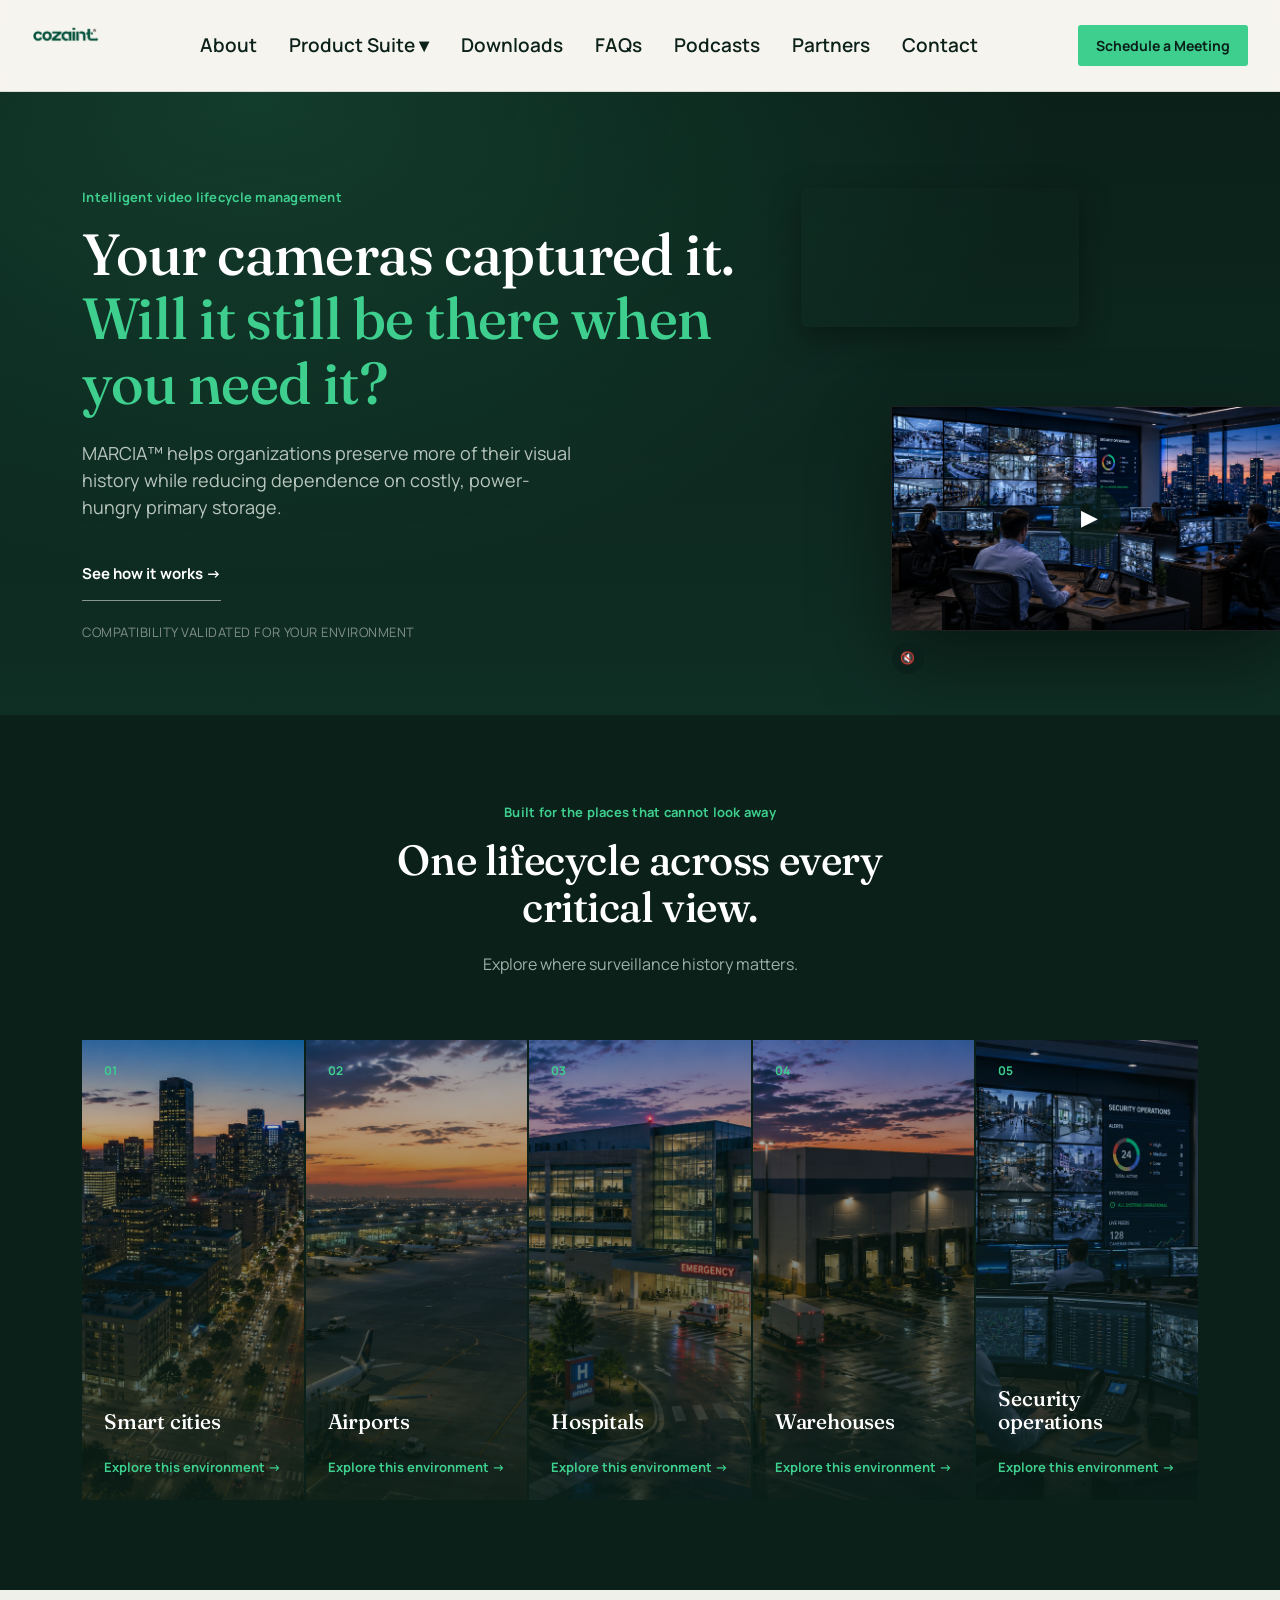
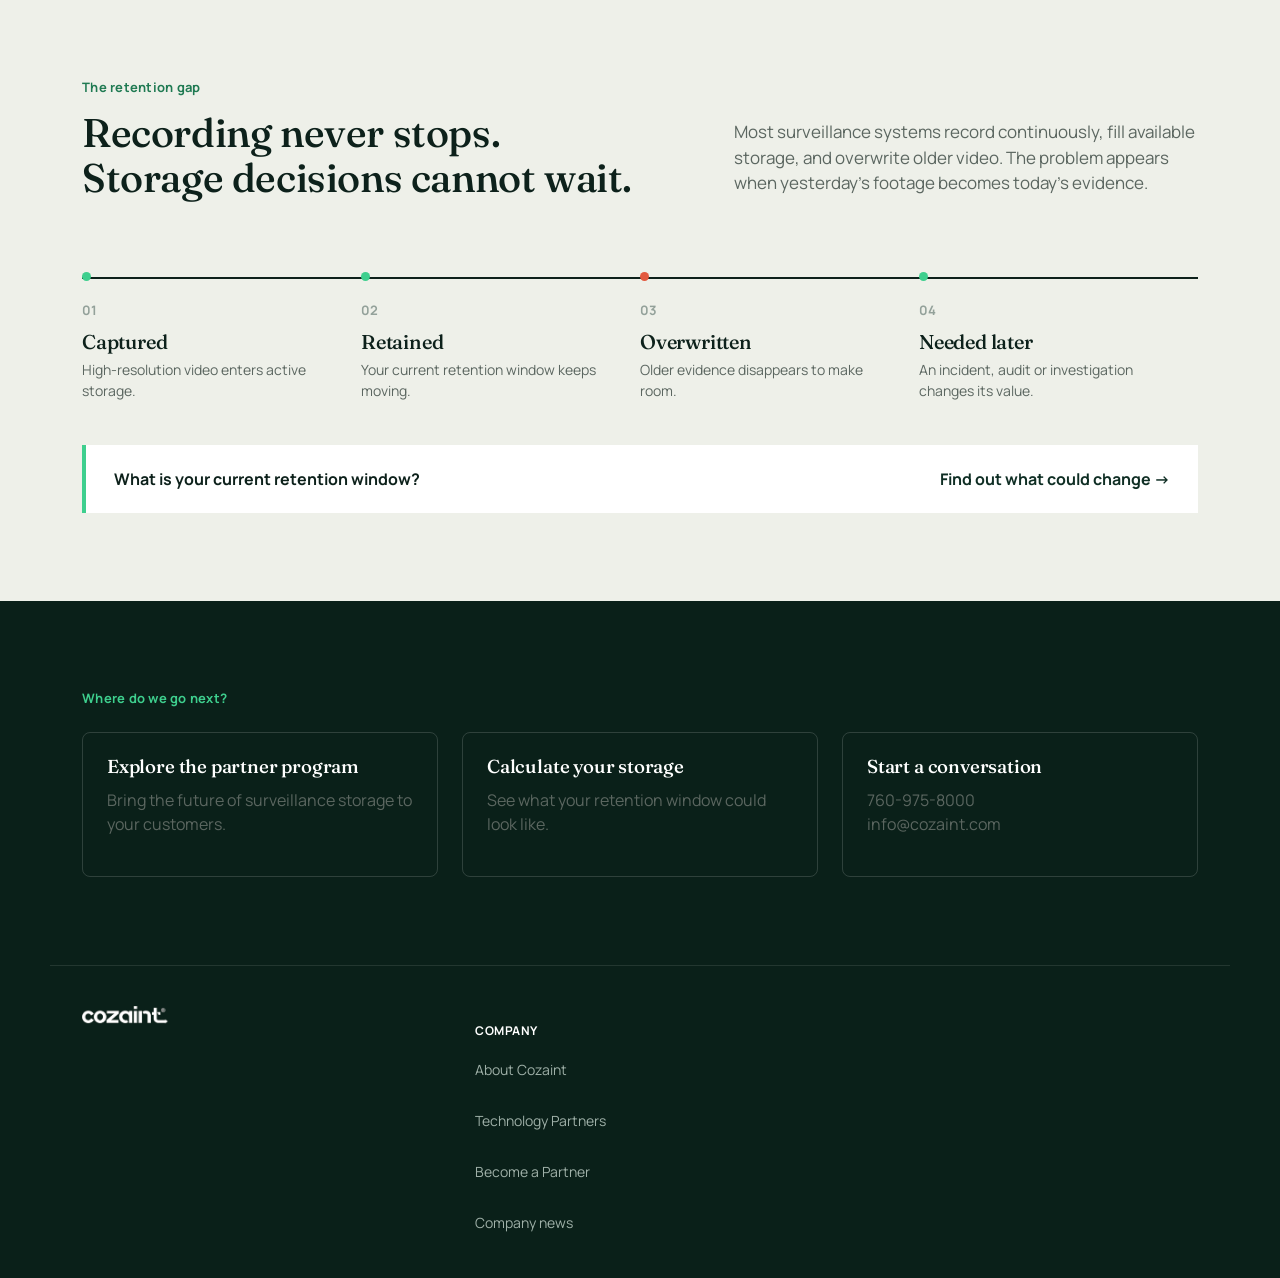
==== commit ad4ec12f: "Update logo height in header Increased logo height from 44px to 55px." ====
--- a/index.html
+++ b/index.html
@@ -14,7 +14,7 @@
 
 <header class="site-header" id="top">
   <div class="header-inner">
-    <a href="index.html" class="logo"><img src="assets/cozaint-logo-green.png" alt="Cozaint" style="height: 44px;"></a>
+    <a href="index.html" class="logo"><img src="assets/cozaint-logo-green.png" alt="Cozaint" style="height: 55px;"></a>
     <nav class="main-nav">
       <a href="https://cozaint.com/about">About</a>
       <div class="nav-dropdown" style="position:relative; display:inline-block;">
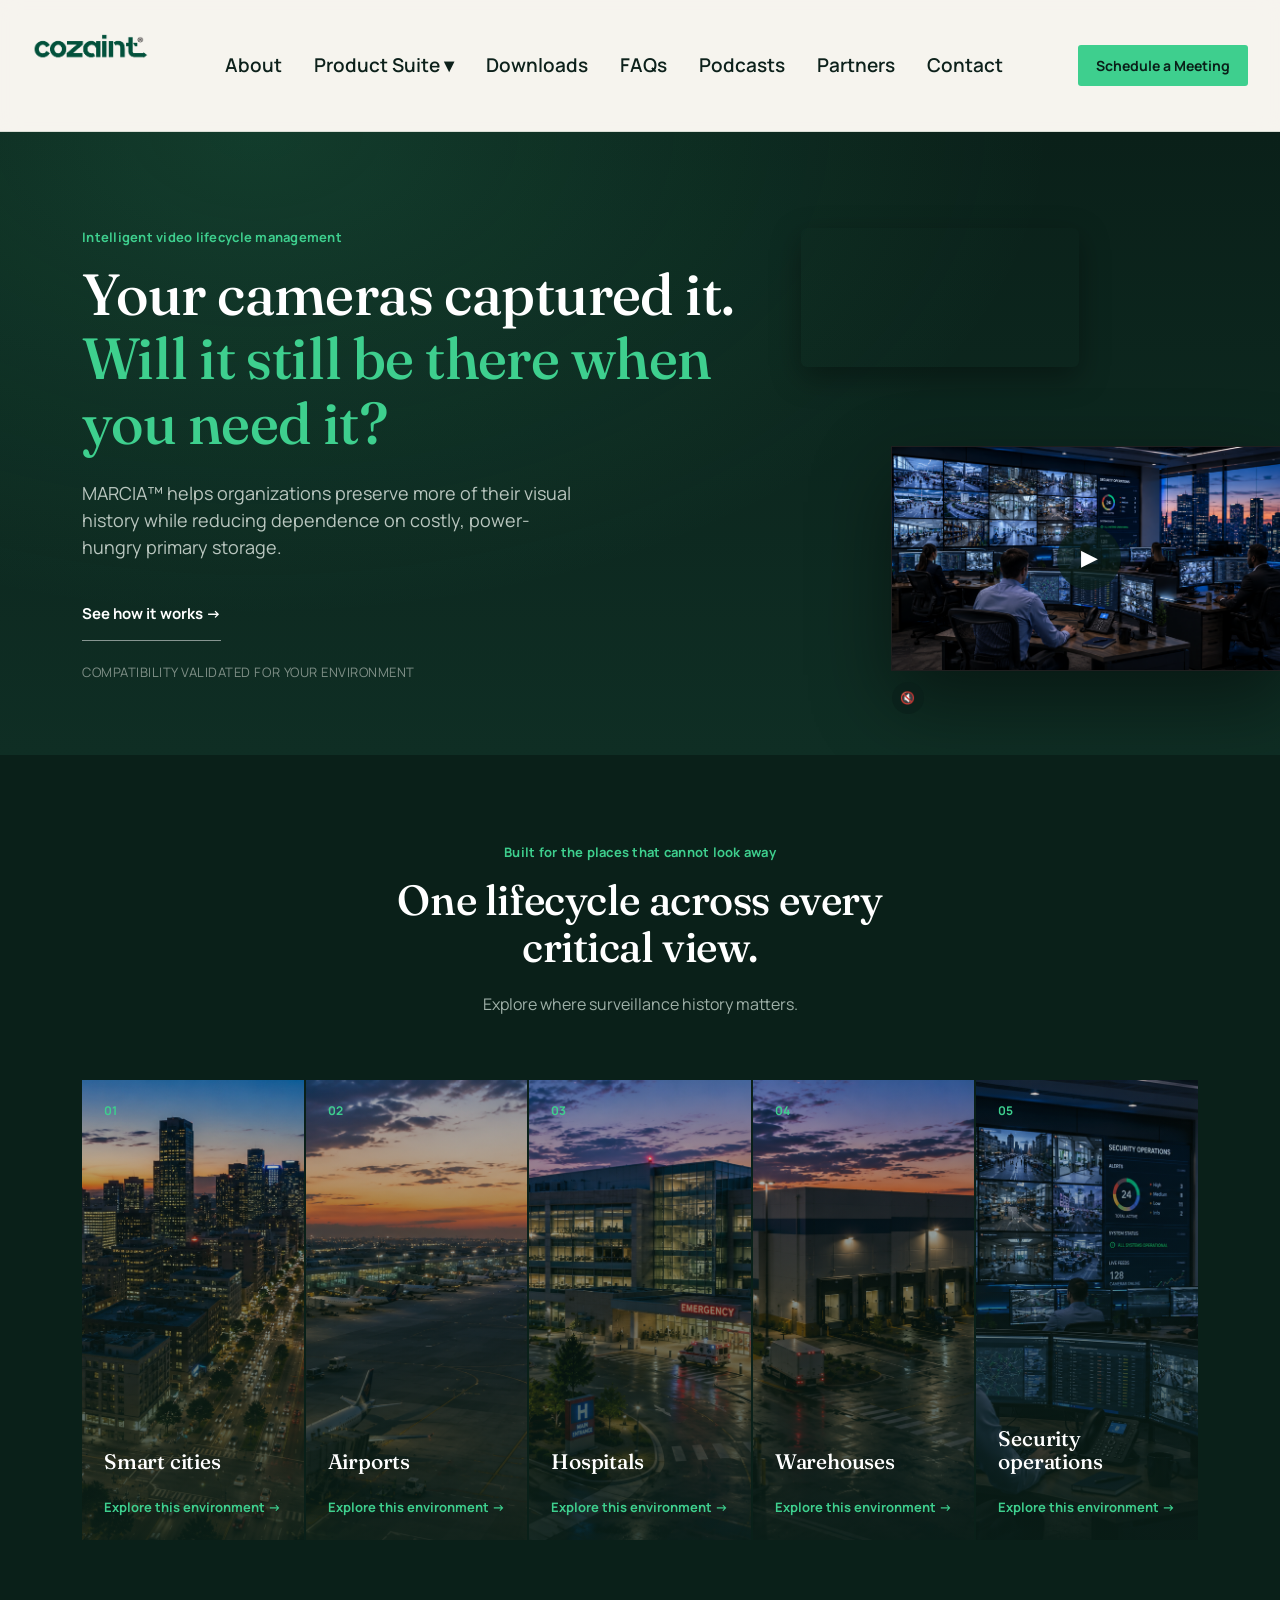
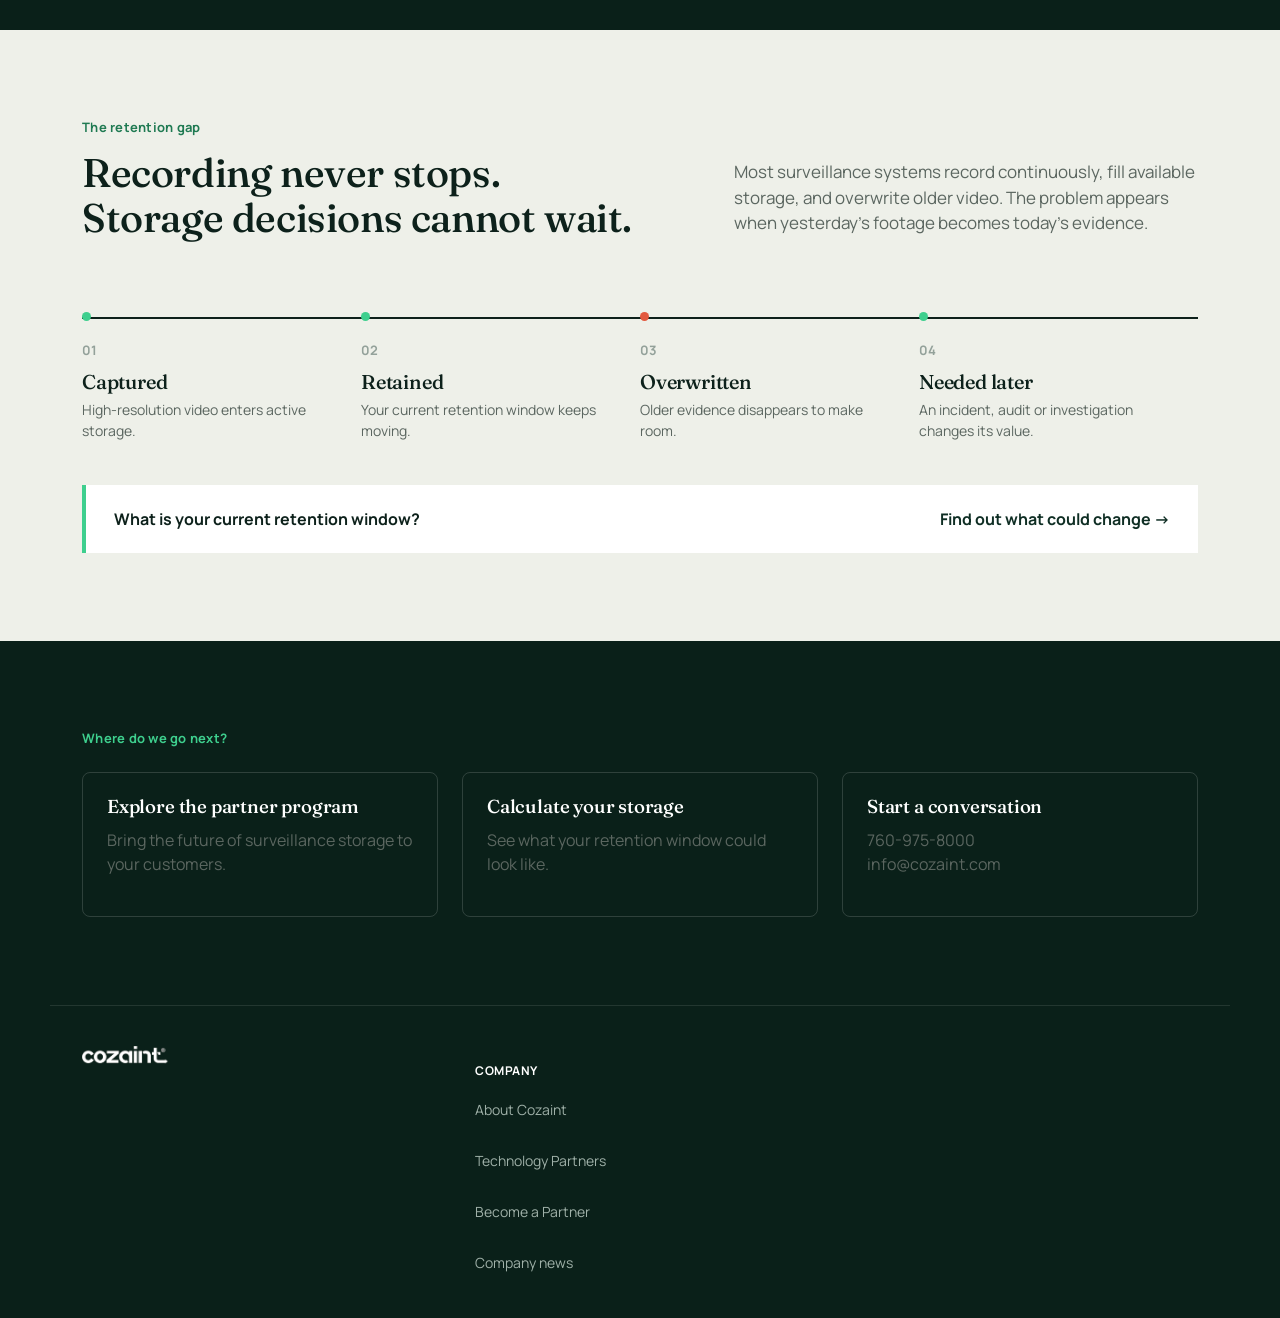
==== commit ae8d7956: "Increase logo height in header Updated logo image height from 55px to 95px." ====
--- a/index.html
+++ b/index.html
@@ -14,7 +14,7 @@
 
 <header class="site-header" id="top">
   <div class="header-inner">
-    <a href="index.html" class="logo"><img src="assets/cozaint-logo-green.png" alt="Cozaint" style="height: 55px;"></a>
+    <a href="index.html" class="logo"><img src="assets/cozaint-logo-green.png" alt="Cozaint" style="height: 95px;"></a>
     <nav class="main-nav">
       <a href="https://cozaint.com/about">About</a>
       <div class="nav-dropdown" style="position:relative; display:inline-block;">
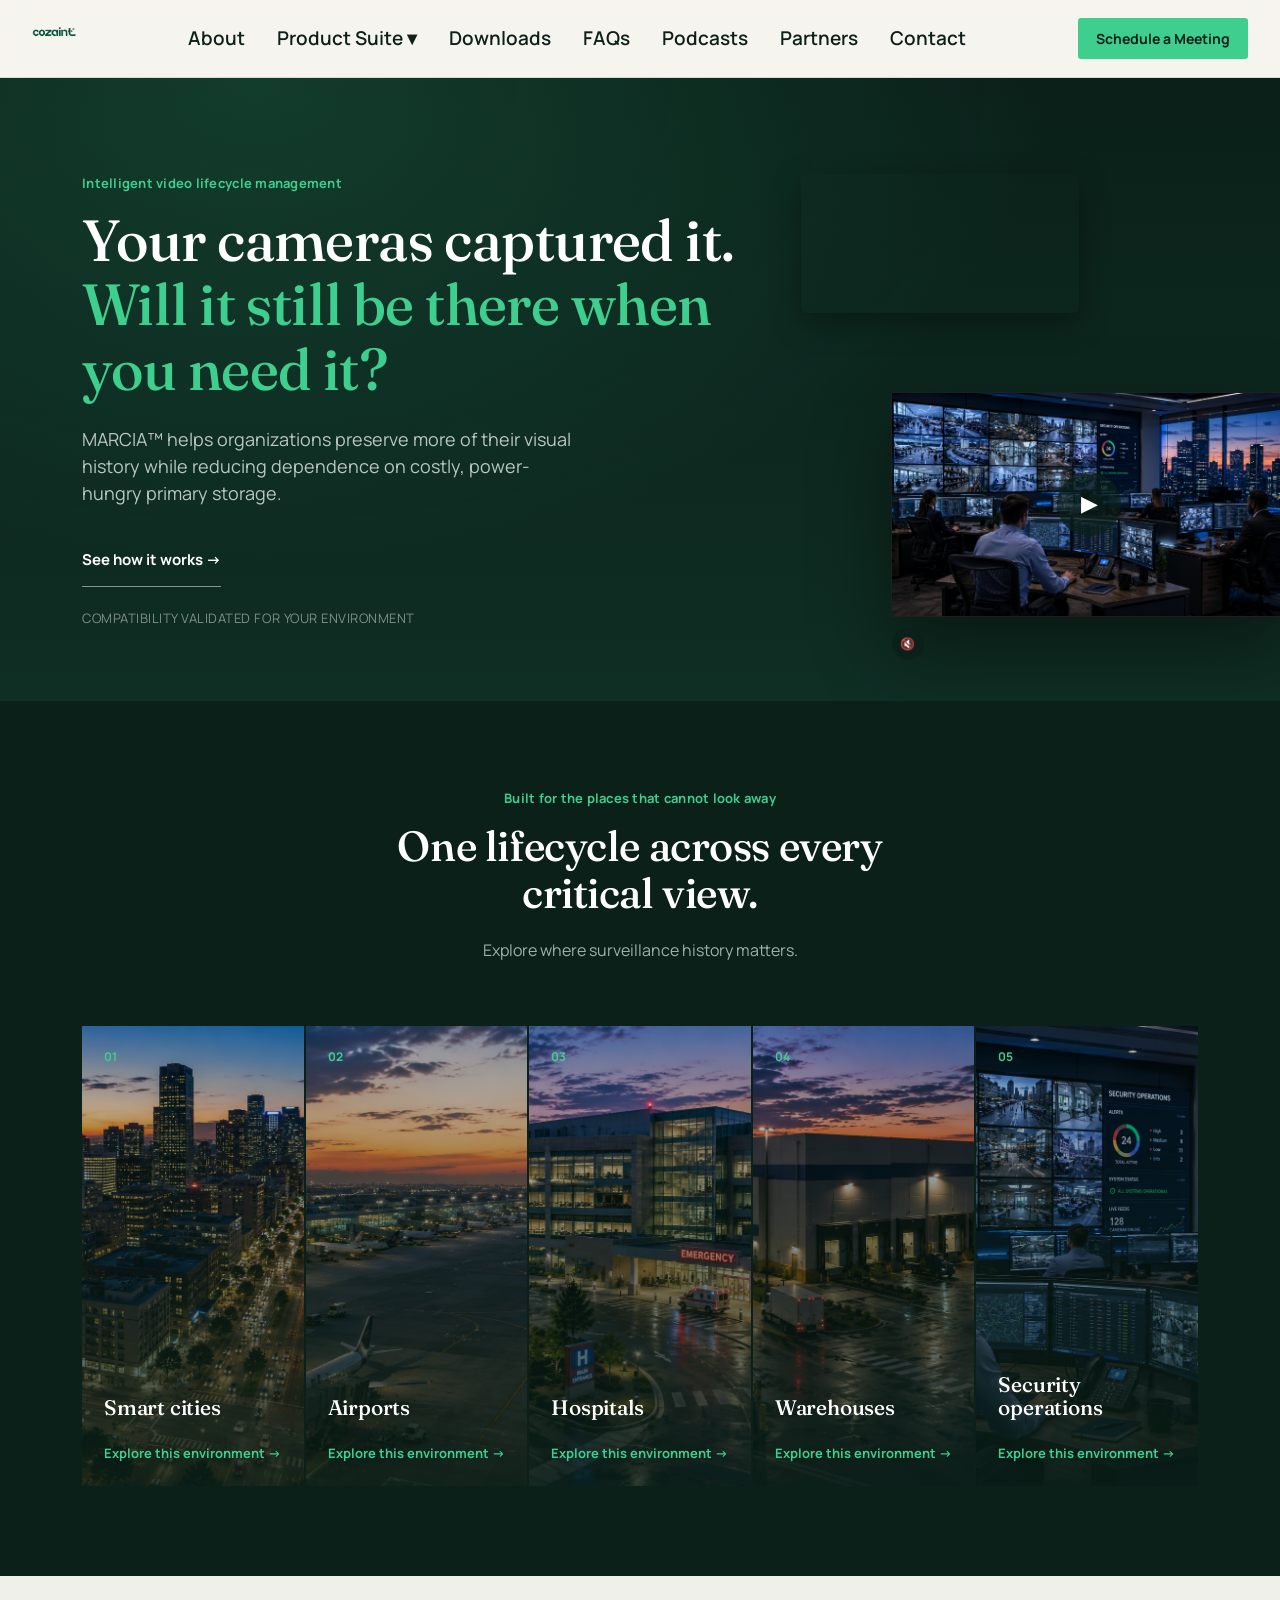
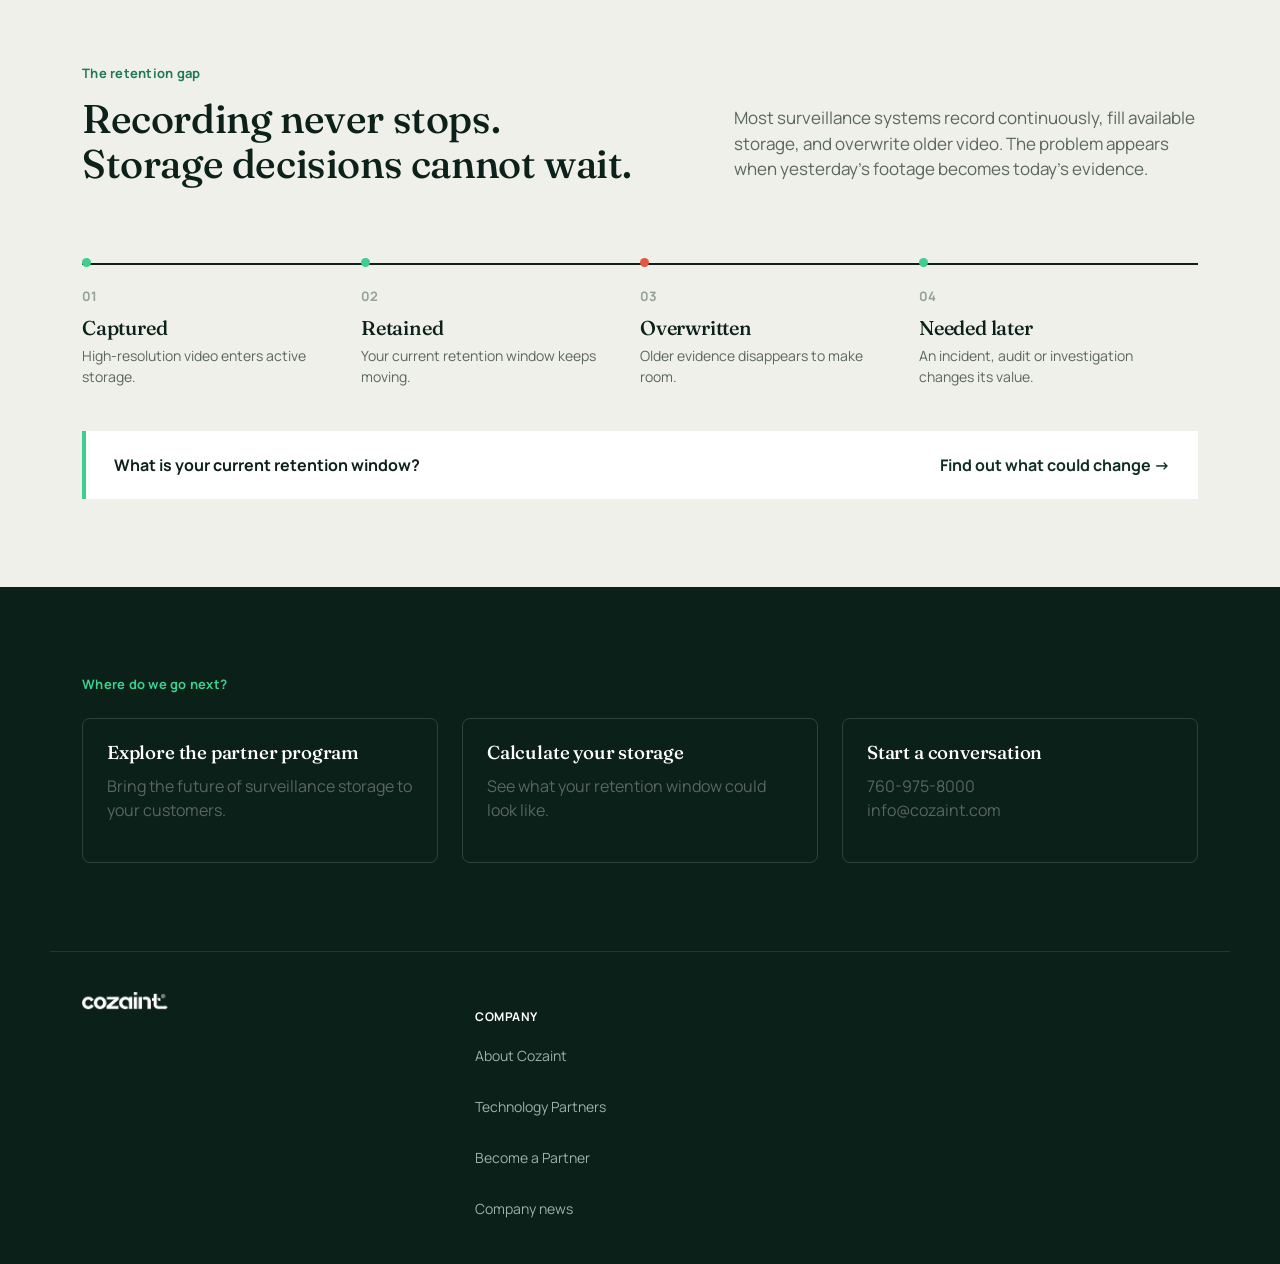
==== commit e52d3df6: "Change logo height in site header Updated logo image height in header." ====
--- a/index.html
+++ b/index.html
@@ -14,7 +14,7 @@
 
 <header class="site-header" id="top">
   <div class="header-inner">
-    <a href="index.html" class="logo"><img src="assets/cozaint-logo-green.png" alt="Cozaint" style="height: 95px;"></a>
+    <a href="index.html" class="logo"><img src="assets/cozaint-logo-green.png" alt="Cozaint" style="height: 36px;"></a>
     <nav class="main-nav">
       <a href="https://cozaint.com/about">About</a>
       <div class="nav-dropdown" style="position:relative; display:inline-block;">
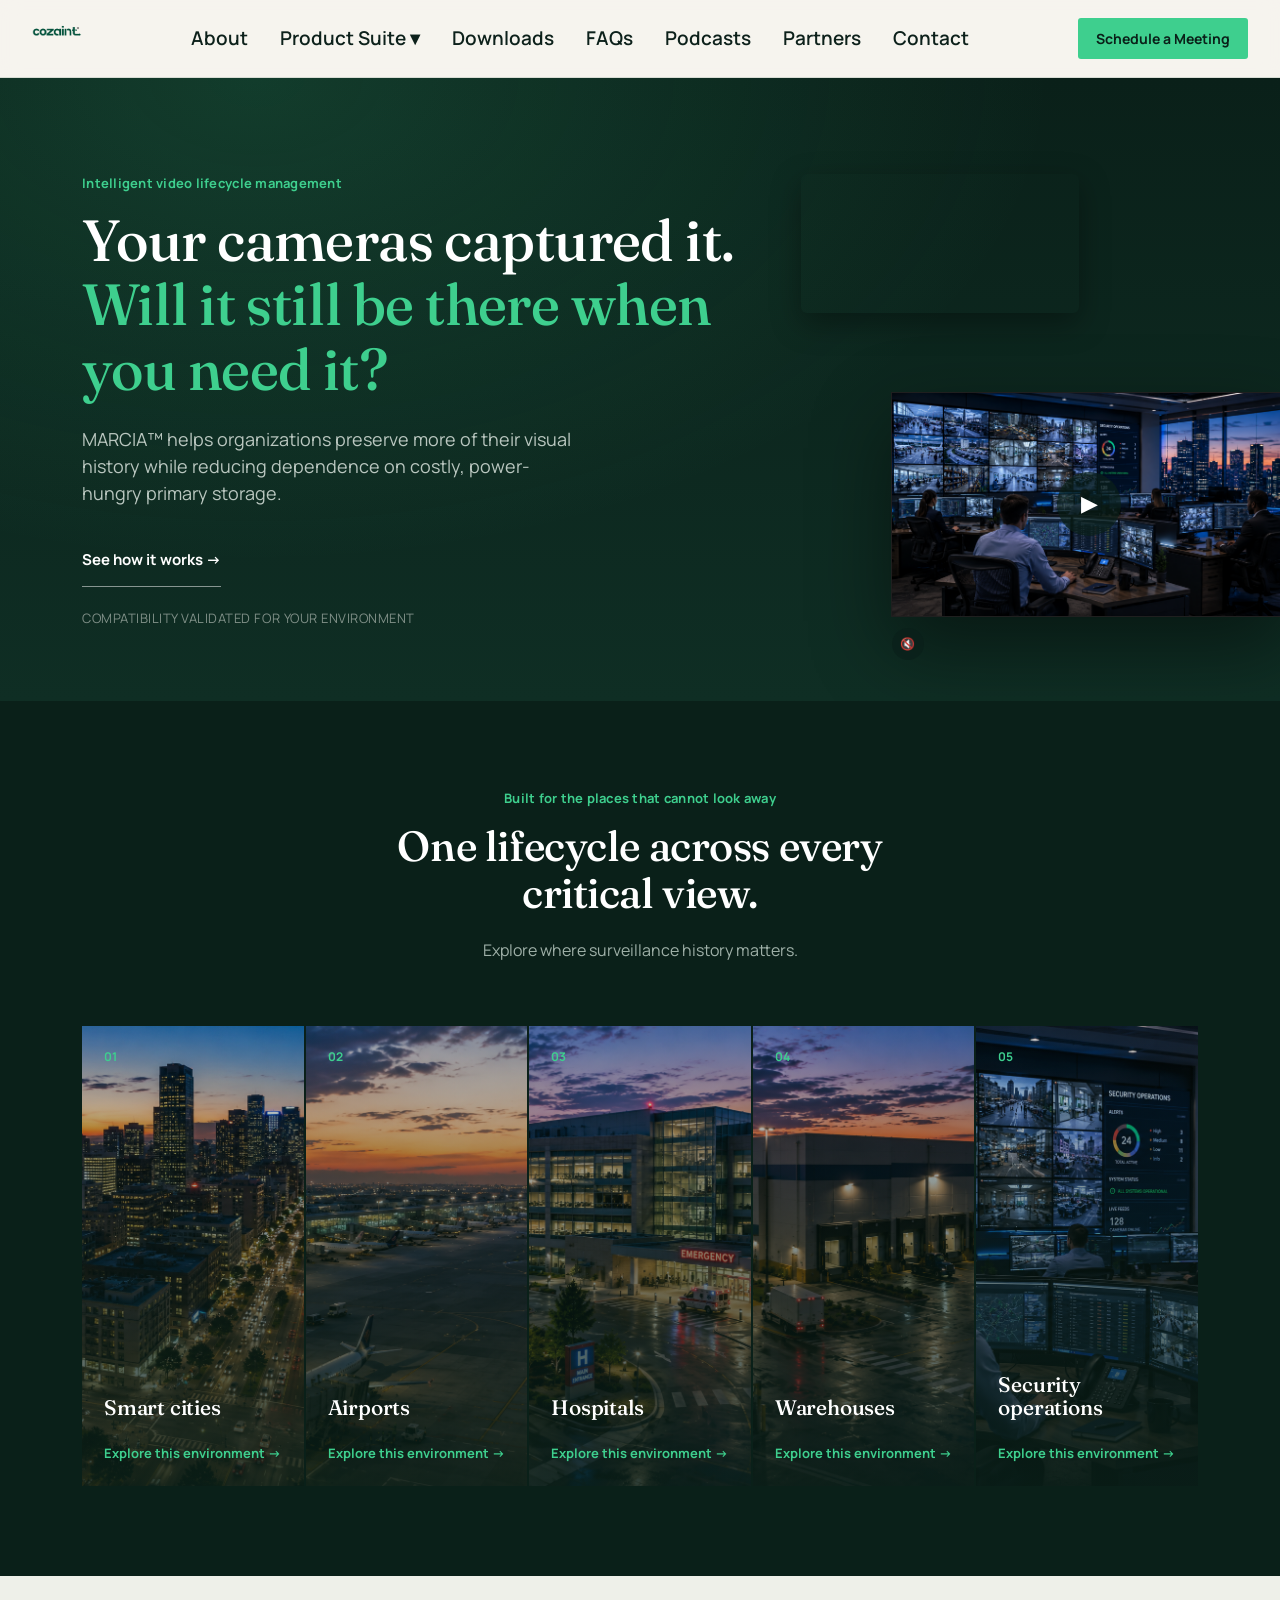
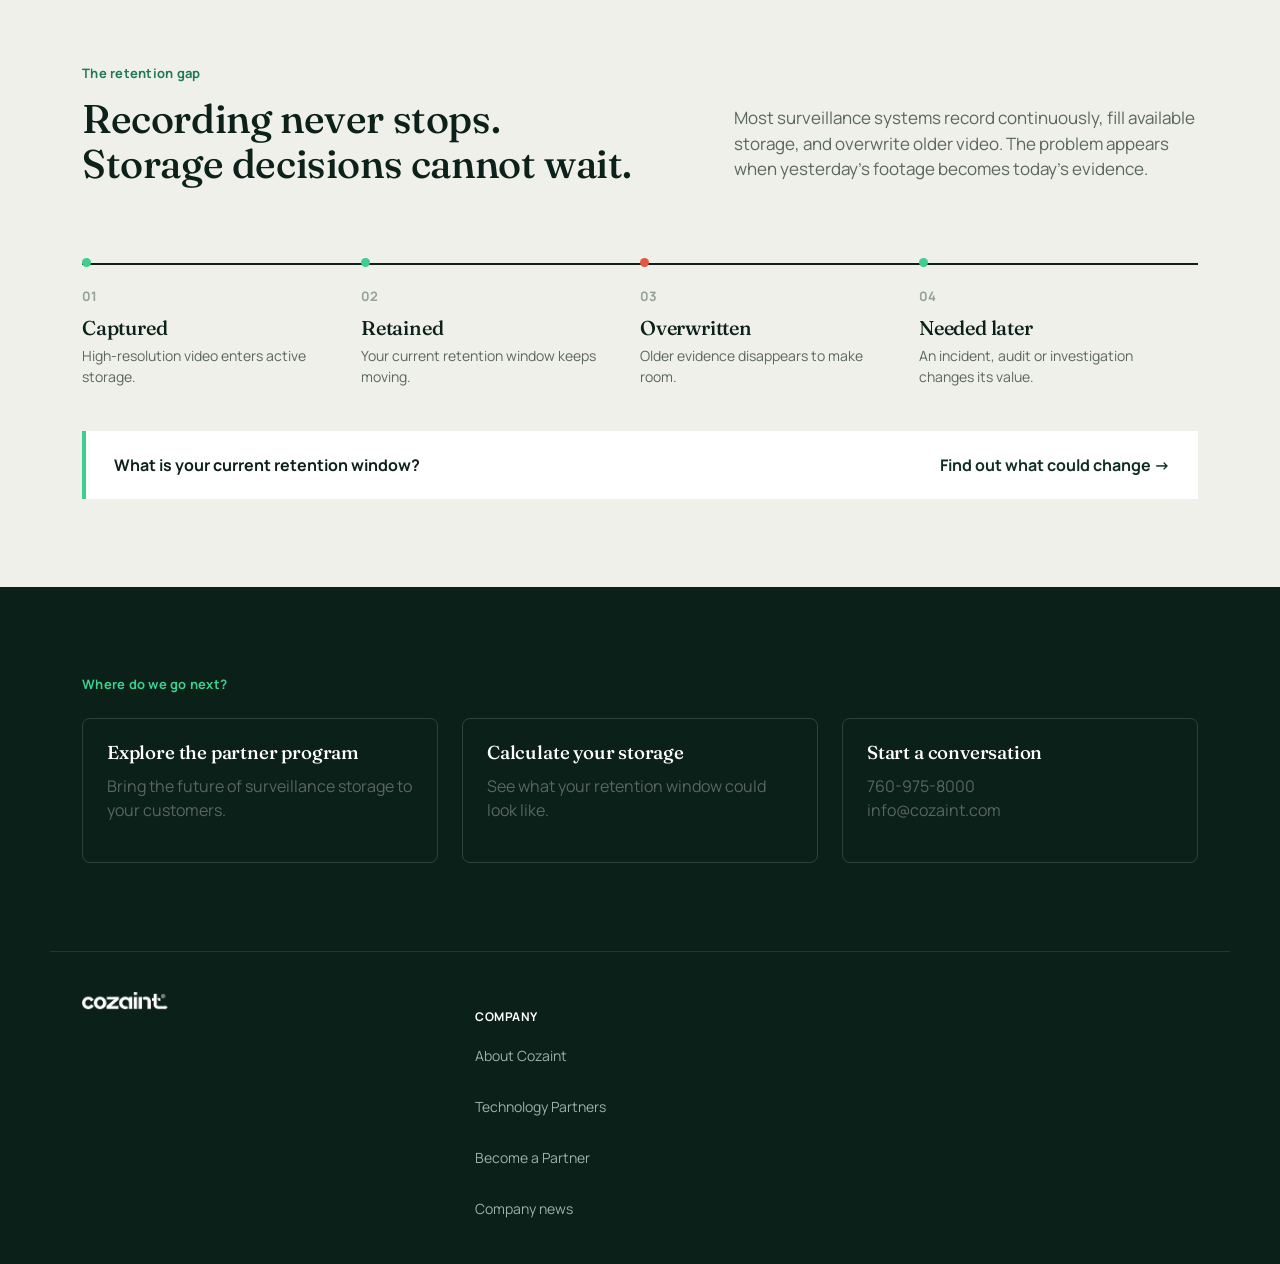
==== commit 114c015c: "Update logo height in header Increased logo height from 36px to 40px." ====
--- a/index.html
+++ b/index.html
@@ -14,7 +14,7 @@
 
 <header class="site-header" id="top">
   <div class="header-inner">
-    <a href="index.html" class="logo"><img src="assets/cozaint-logo-green.png" alt="Cozaint" style="height: 36px;"></a>
+    <a href="index.html" class="logo"><img src="assets/cozaint-logo-green.png" alt="Cozaint" style="height: 40px;"></a>
     <nav class="main-nav">
       <a href="https://cozaint.com/about">About</a>
       <div class="nav-dropdown" style="position:relative; display:inline-block;">
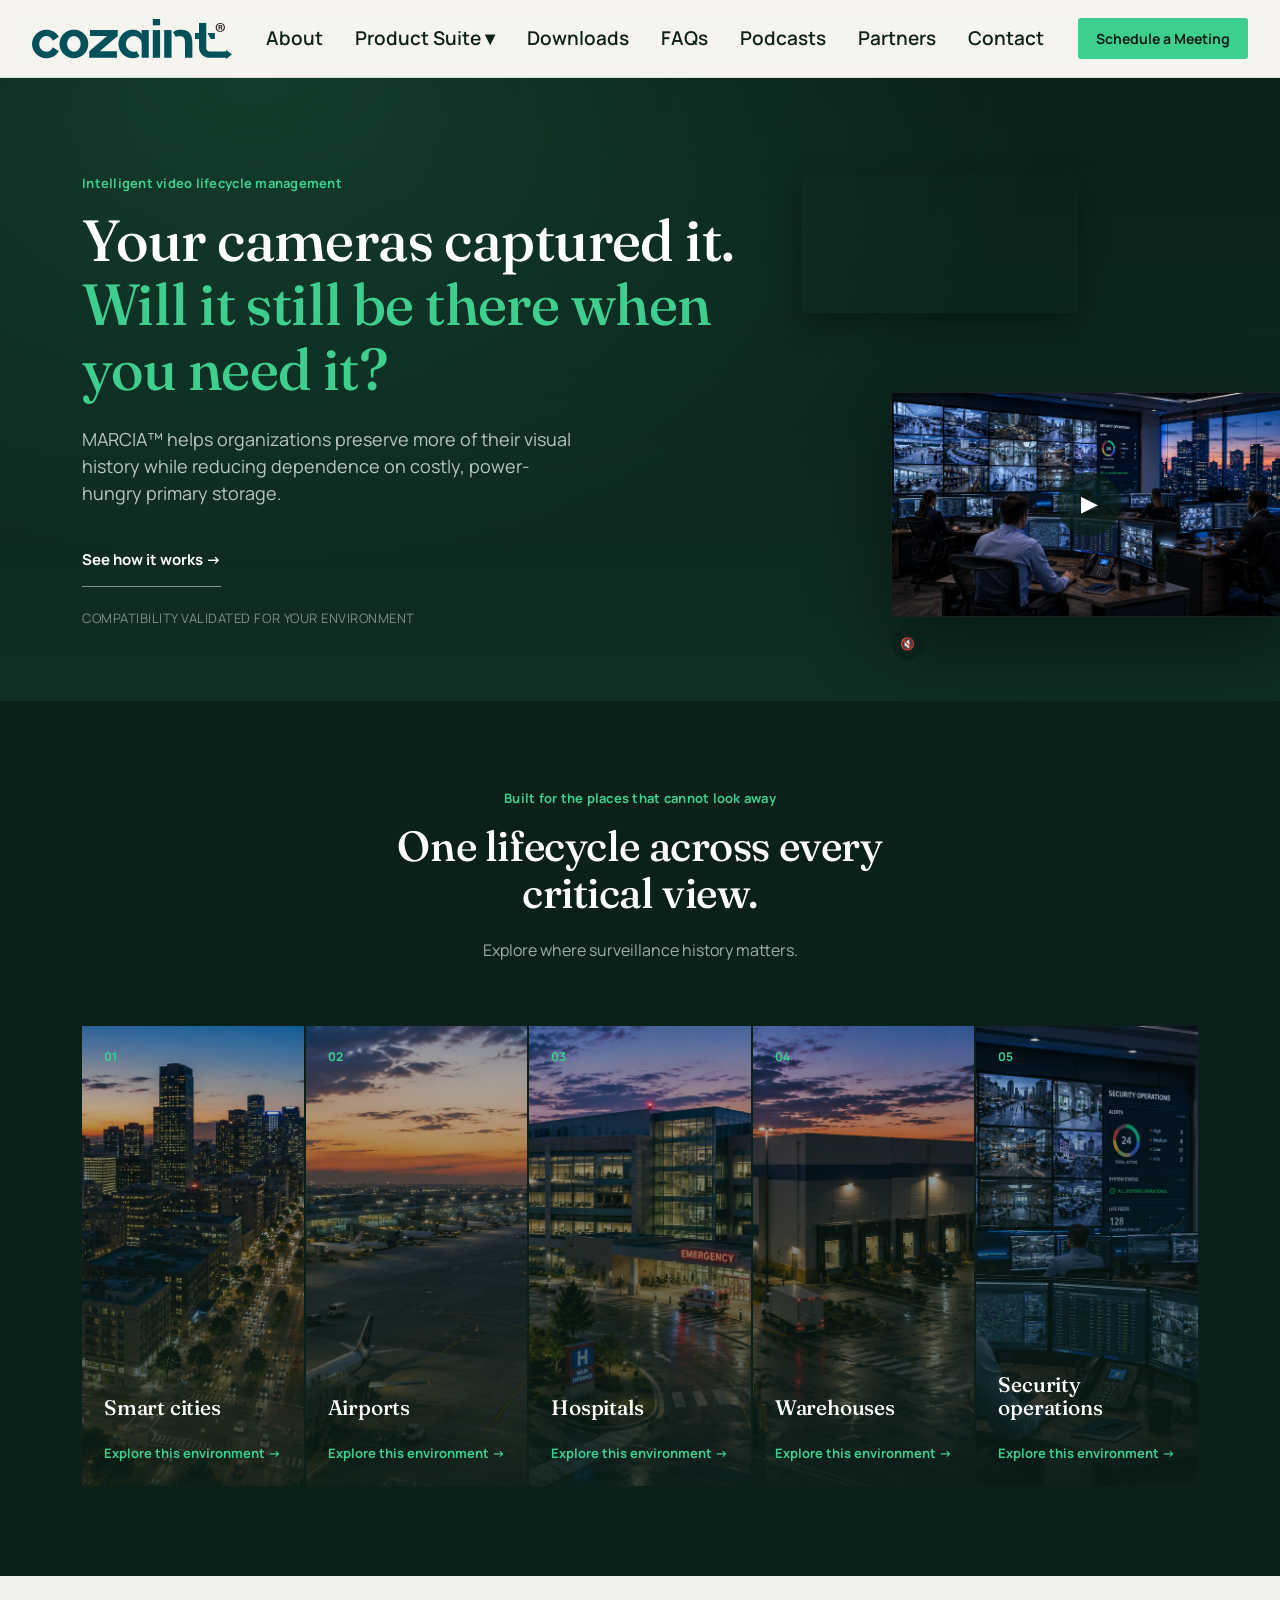
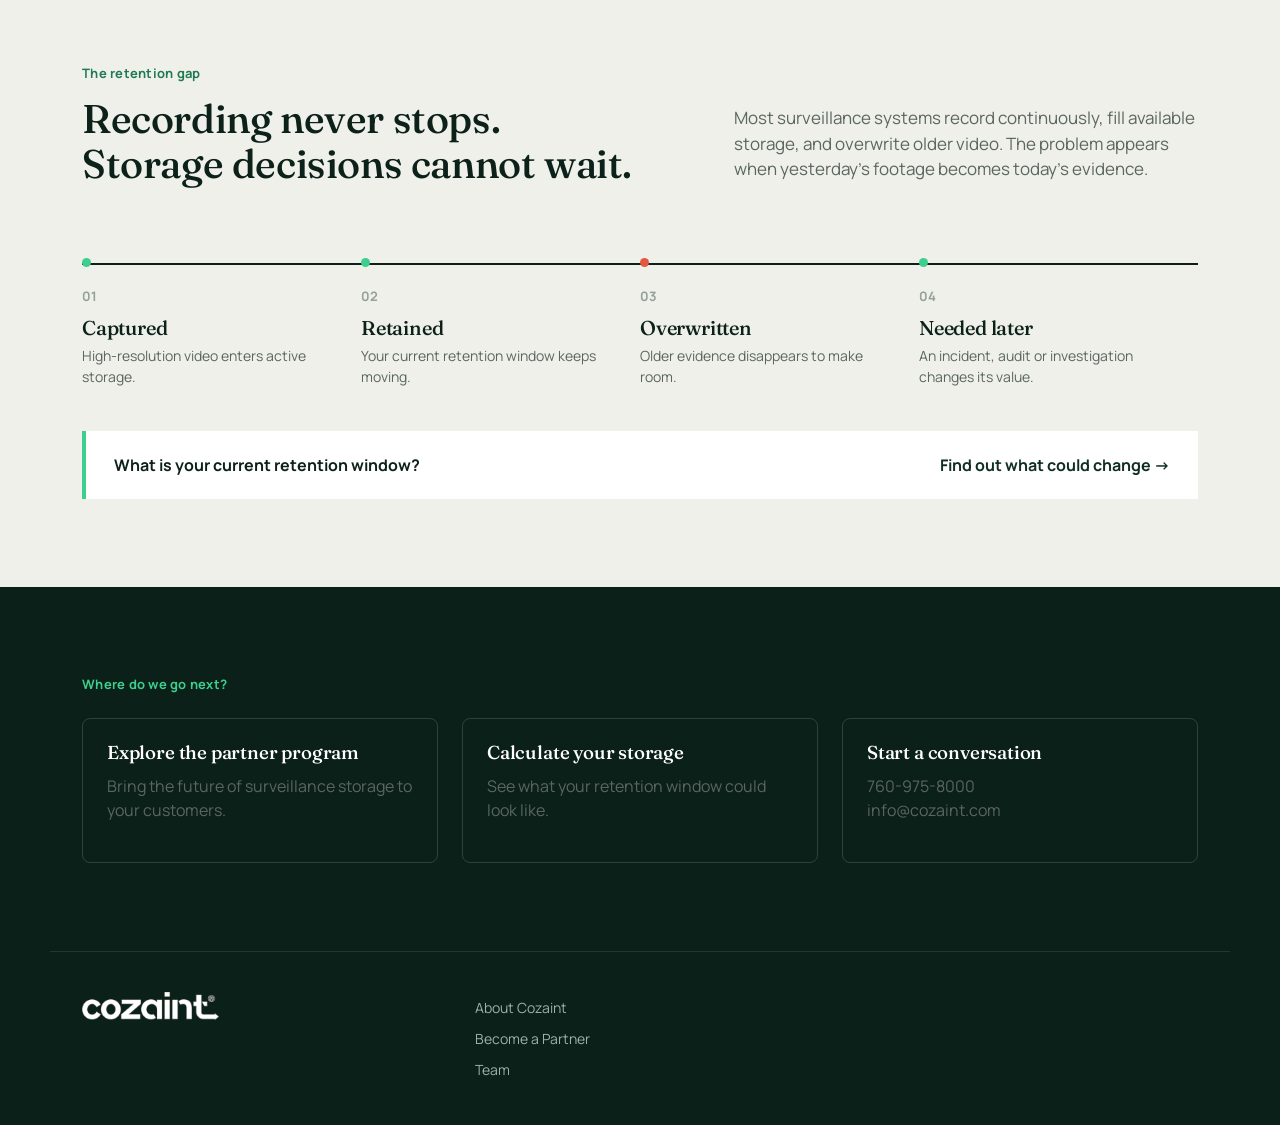
==== commit 505cd1de: "Update footer links and remove 'Company' heading Removed 'Company' heading and updated links in the " ====
--- a/index.html
+++ b/index.html
@@ -192,12 +192,9 @@
    <a href="#top" class="logo logo-footer"><img src="assets/cozaint-logo-white.png" alt="Cozaint" style="height: 28px;"></a>
     <div class="footer-cols">
       <div>
-        <h4>Company</h4>
-        <div style="display:flex; gap:20px; flex-wrap:wrap;">
-         <a href="https://cozaint.com/about">About Cozaint</a>
-          <a href="#">Technology Partners</a>
+     <a href="https://cozaint.com/about">About Cozaint</a>
           <a href="https://cozaint.com/partners">Become a Partner</a>
-          <a href="#">Company news</a>
+          <a href="https://cozaint.com/team">Team</a>
         </div>
       </div>
     </div>
--- a/styles.css
+++ b/styles.css
@@ -642,3 +642,7 @@
   .section-inner { padding: 64px 20px; }
   .footer-cols { grid-template-columns: 1fr; gap: 20px; }
 }
+#marciaWelcomeVideo {
+  object-fit: contain;
+  background: #000;
+}
